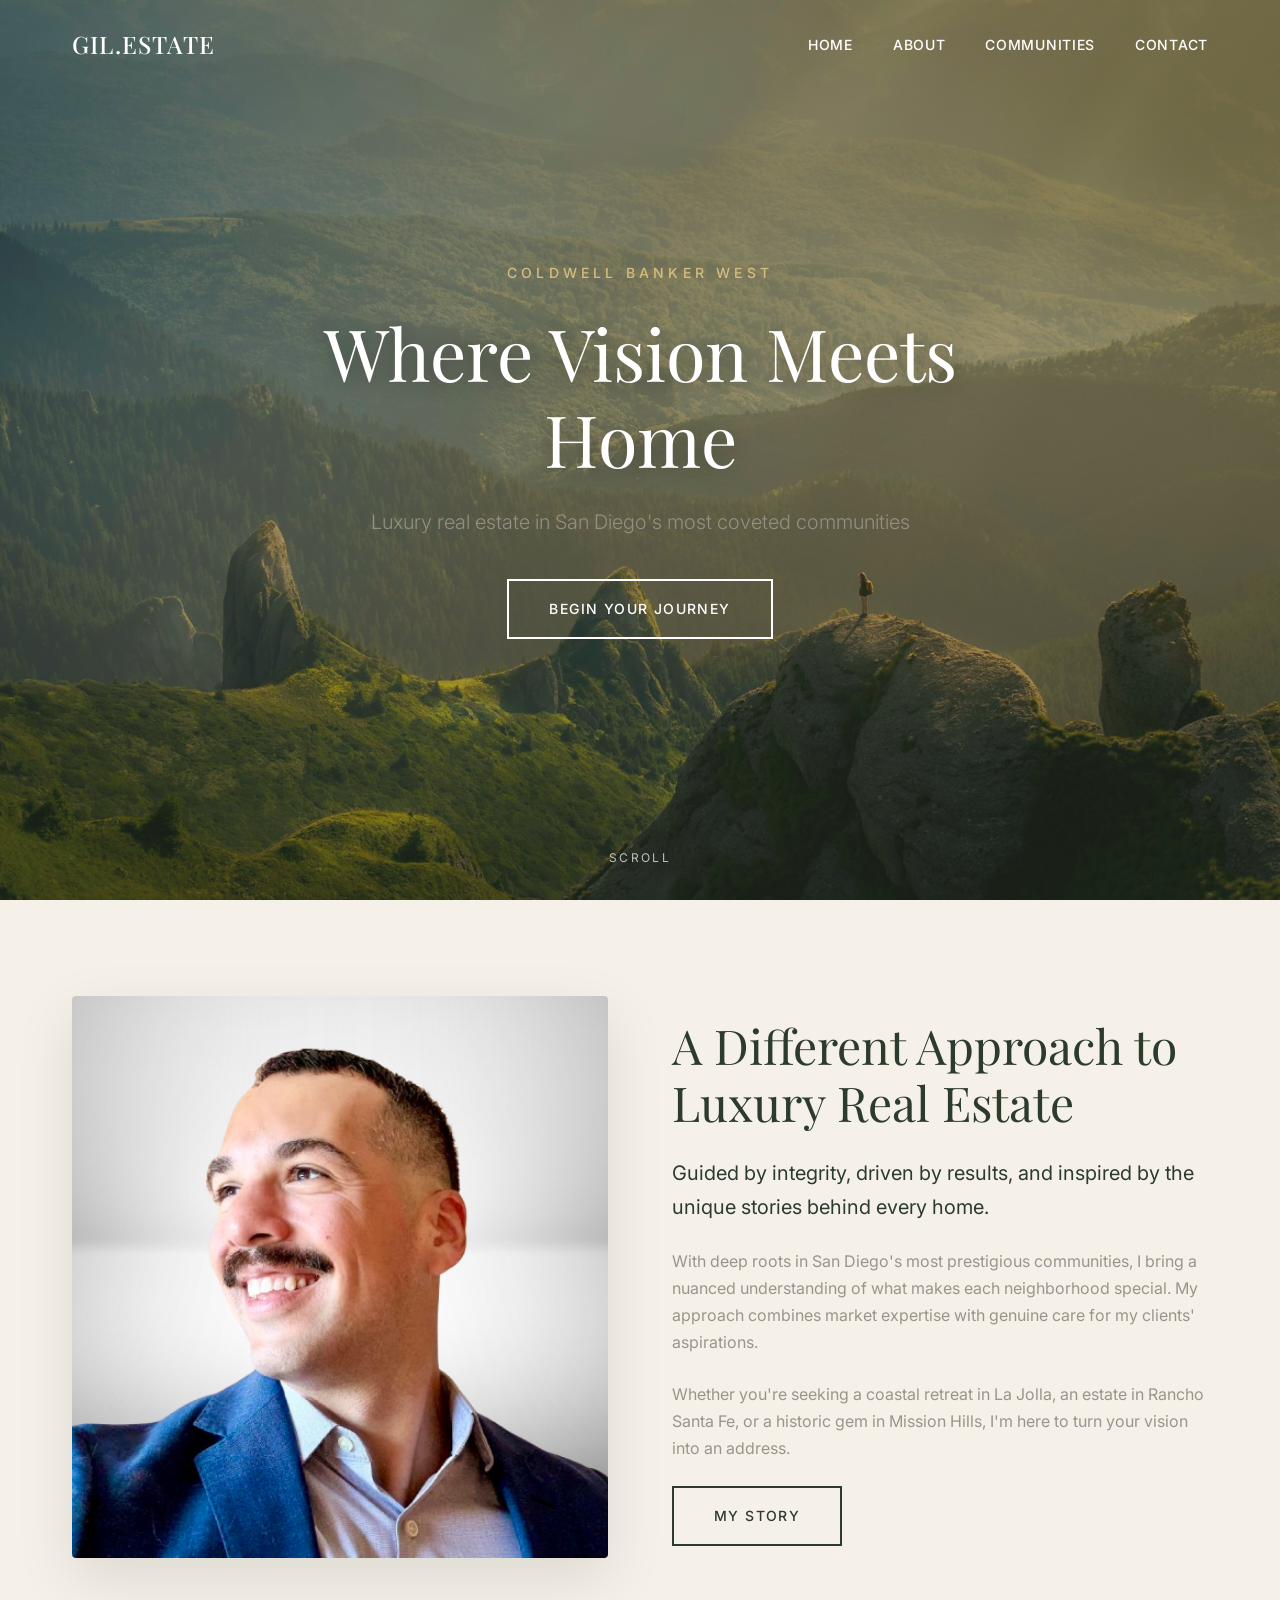
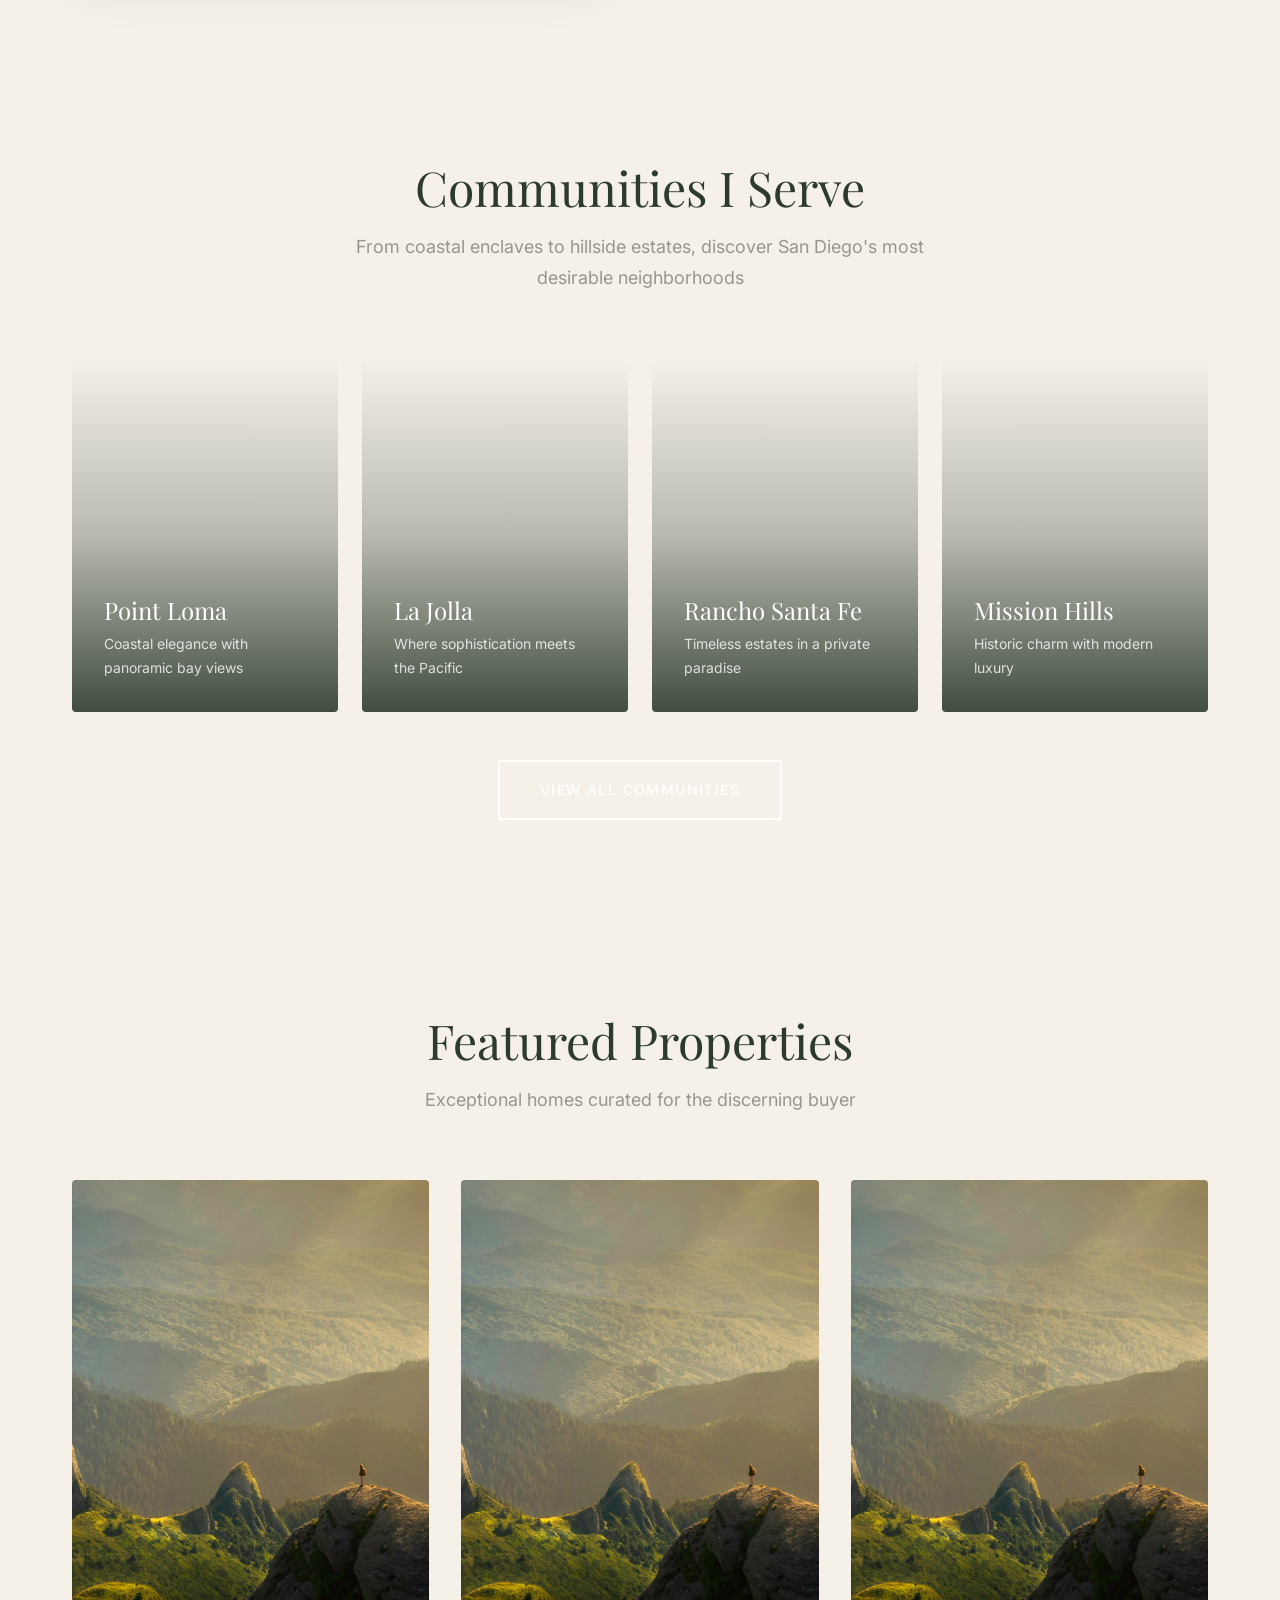
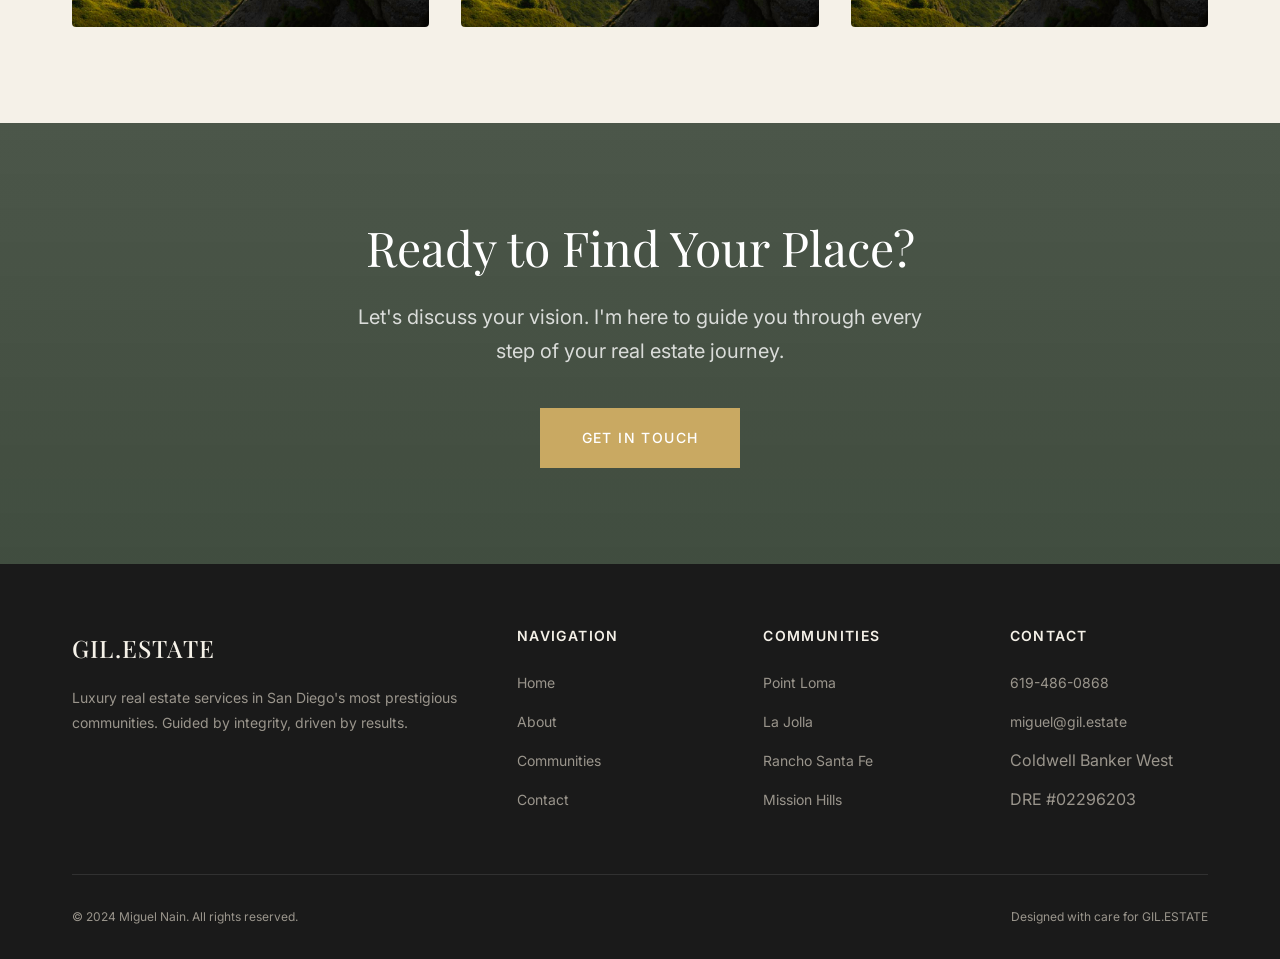
==== index.html @ 0d6f20d6 "Initial launch - gil.estate website" ====
<!DOCTYPE html>
<html lang="en">
<head>
    <meta charset="UTF-8">
    <meta name="viewport" content="width=device-width, initial-scale=1.0">
    <title>Miguel Nain | Luxury Real Estate | San Diego</title>
    <meta name="description" content="Miguel Nain - Luxury real estate specialist serving Point Loma, La Jolla, Rancho Santa Fe, and San Diego's finest communities.">
    
    <!-- Fonts -->
    <link rel="preconnect" href="https://fonts.googleapis.com">
    <link rel="preconnect" href="https://fonts.gstatic.com" crossorigin>
    <link href="https://fonts.googleapis.com/css2?family=Inter:wght@300;400;500;600&family=Playfair+Display:ital,wght@0,400;0,500;0,600;1,400&display=swap" rel="stylesheet">
    
    <!-- Styles -->
    <link rel="stylesheet" href="css/style.css">
</head>
<body>
    <!-- Navigation -->
    <nav class="navbar">
        <div class="container">
            <a href="index.html" class="logo">GIL.ESTATE</a>
            <ul class="nav-links">
                <li><a href="index.html">Home</a></li>
                <li><a href="about.html">About</a></li>
                <li><a href="communities.html">Communities</a></li>
                <li><a href="contact.html">Contact</a></li>
            </ul>
            <button class="mobile-menu-btn" aria-label="Toggle menu">
                <span></span>
                <span></span>
                <span></span>
            </button>
        </div>
    </nav>

    <!-- Hero Section -->
    <header class="hero">
        <div class="hero-content">
            <p class="hero-subtitle">Coldwell Banker West</p>
            <h1>Where Vision Meets Home</h1>
            <p class="hero-tagline">Luxury real estate in San Diego's most coveted communities</p>
            <a href="contact.html" class="btn btn-outline-light">Begin Your Journey</a>
        </div>
        <div class="scroll-indicator">Scroll</div>
    </header>

    <!-- About Preview Section -->
    <section class="about-preview section-padding">
        <div class="container">
            <div class="about-grid">
                <div class="about-image">
                    <img src="images/miguel.png" alt="Miguel Nain - Real Estate Professional">
                </div>
                <div class="about-content">
                    <h2>A Different Approach to Luxury Real Estate</h2>
                    <p class="lead">Guided by integrity, driven by results, and inspired by the unique stories behind every home.</p>
                    <p>With deep roots in San Diego's most prestigious communities, I bring a nuanced understanding of what makes each neighborhood special. My approach combines market expertise with genuine care for my clients' aspirations.</p>
                    <p>Whether you're seeking a coastal retreat in La Jolla, an estate in Rancho Santa Fe, or a historic gem in Mission Hills, I'm here to turn your vision into an address.</p>
                    <a href="about.html" class="btn btn-outline">My Story</a>
                </div>
            </div>
        </div>
    </section>

    <!-- Communities Section -->
    <section class="communities section-padding">
        <div class="container">
            <div class="section-header">
                <h2>Communities I Serve</h2>
                <p>From coastal enclaves to hillside estates, discover San Diego's most desirable neighborhoods</p>
            </div>
            <div class="communities-grid">
                <div class="community-card">
                    <div class="community-card-bg"></div>
                    <div class="community-card-content">
                        <h3>Point Loma</h3>
                        <p>Coastal elegance with panoramic bay views</p>
                    </div>
                </div>
                <div class="community-card">
                    <div class="community-card-bg"></div>
                    <div class="community-card-content">
                        <h3>La Jolla</h3>
                        <p>Where sophistication meets the Pacific</p>
                    </div>
                </div>
                <div class="community-card">
                    <div class="community-card-bg"></div>
                    <div class="community-card-content">
                        <h3>Rancho Santa Fe</h3>
                        <p>Timeless estates in a private paradise</p>
                    </div>
                </div>
                <div class="community-card">
                    <div class="community-card-bg"></div>
                    <div class="community-card-content">
                        <h3>Mission Hills</h3>
                        <p>Historic charm with modern luxury</p>
                    </div>
                </div>
            </div>
            <div class="text-center" style="margin-top: 3rem;">
                <a href="communities.html" class="btn btn-outline-light">View All Communities</a>
            </div>
        </div>
    </section>

    <!-- Featured Properties -->
    <section class="properties section-padding">
        <div class="container">
            <div class="section-header">
                <h2>Featured Properties</h2>
                <p>Exceptional homes curated for the discerning buyer</p>
            </div>
            <div class="properties-grid">
                <div class="property-card">
                    <img src="images/hero.jpg" alt="Featured Property">
                    <div class="property-overlay">
                        <h3>Hillside Estate</h3>
                        <p>Rancho Santa Fe</p>
                    </div>
                </div>
                <div class="property-card">
                    <img src="images/hero.jpg" alt="Featured Property">
                    <div class="property-overlay">
                        <h3>Coastal Retreat</h3>
                        <p>La Jolla</p>
                    </div>
                </div>
                <div class="property-card">
                    <img src="images/hero.jpg" alt="Featured Property">
                    <div class="property-overlay">
                        <h3>Historic Manor</h3>
                        <p>Mission Hills</p>
                    </div>
                </div>
            </div>
        </div>
    </section>

    <!-- CTA Section -->
    <section class="cta section-padding">
        <div class="container">
            <h2>Ready to Find Your Place?</h2>
            <p>Let's discuss your vision. I'm here to guide you through every step of your real estate journey.</p>
            <a href="contact.html" class="btn btn-primary">Get in Touch</a>
        </div>
    </section>

    <!-- Footer -->
    <footer class="footer">
        <div class="container">
            <div class="footer-grid">
                <div class="footer-brand">
                    <a href="index.html" class="logo">GIL.ESTATE</a>
                    <p>Luxury real estate services in San Diego's most prestigious communities. Guided by integrity, driven by results.</p>
                </div>
                <div class="footer-nav">
                    <h4>Navigation</h4>
                    <ul class="footer-links">
                        <li><a href="index.html">Home</a></li>
                        <li><a href="about.html">About</a></li>
                        <li><a href="communities.html">Communities</a></li>
                        <li><a href="contact.html">Contact</a></li>
                    </ul>
                </div>
                <div class="footer-communities">
                    <h4>Communities</h4>
                    <ul class="footer-links">
                        <li><a href="communities.html">Point Loma</a></li>
                        <li><a href="communities.html">La Jolla</a></li>
                        <li><a href="communities.html">Rancho Santa Fe</a></li>
                        <li><a href="communities.html">Mission Hills</a></li>
                    </ul>
                </div>
                <div class="footer-contact">
                    <h4>Contact</h4>
                    <ul class="footer-links">
                        <li><a href="tel:619-486-0868">619-486-0868</a></li>
                        <li><a href="mailto:miguel@gil.estate">miguel@gil.estate</a></li>
                        <li>Coldwell Banker West</li>
                        <li>DRE #02296203</li>
                    </ul>
                </div>
            </div>
            <div class="footer-bottom">
                <p>&copy; 2024 Miguel Nain. All rights reserved.</p>
                <p>Designed with care for GIL.ESTATE</p>
            </div>
        </div>
    </footer>

    <script src="js/main.js"></script>
</body>
</html>
---- css/style.css ----
/* ========================================
   GIL.ESTATE - Luxury Real Estate
   Color Palette from Hero Image:
   - Warm Gold: #C9A962
   - Soft Cream: #F5F1E8
   - Sage Green: #8B9A7D
   - Deep Forest: #2D3B2D
   - Mist Gray: #9A958C
   - Charcoal: #1A1A1A
   ======================================== */

/* Reset & Base */
*, *::before, *::after {
    margin: 0;
    padding: 0;
    box-sizing: border-box;
}

:root {
    --gold: #C9A962;
    --gold-light: #D4BC7E;
    --gold-dark: #A68B4B;
    --cream: #F5F1E8;
    --cream-dark: #E8E2D4;
    --sage: #8B9A7D;
    --sage-light: #A8B59C;
    --sage-dark: #6B7A5D;
    --forest: #2D3B2D;
    --forest-light: #3D4F3D;
    --mist: #9A958C;
    --charcoal: #1A1A1A;
    --white: #FFFFFF;
    --transition: all 0.3s ease;
}

html {
    scroll-behavior: smooth;
}

body {
    font-family: 'Inter', -apple-system, BlinkMacSystemFont, sans-serif;
    font-size: 16px;
    line-height: 1.7;
    color: var(--charcoal);
    background-color: var(--cream);
}

/* Typography */
h1, h2, h3, h4 {
    font-family: 'Playfair Display', Georgia, serif;
    font-weight: 400;
    line-height: 1.2;
    color: var(--forest);
}

h1 {
    font-size: clamp(2.5rem, 6vw, 4.5rem);
}

h2 {
    font-size: clamp(2rem, 4vw, 3rem);
    margin-bottom: 1.5rem;
}

h3 {
    font-size: clamp(1.25rem, 2vw, 1.75rem);
    margin-bottom: 1rem;
}

p {
    margin-bottom: 1.5rem;
    color: var(--mist);
}

a {
    color: inherit;
    text-decoration: none;
    transition: var(--transition);
}

/* Utility Classes */
.container {
    max-width: 1200px;
    margin: 0 auto;
    padding: 0 2rem;
}

.section-padding {
    padding: 6rem 0;
}

.text-center {
    text-align: center;
}

.gold-text {
    color: var(--gold);
}

/* Buttons */
.btn {
    display: inline-block;
    padding: 1rem 2.5rem;
    font-family: 'Inter', sans-serif;
    font-size: 0.875rem;
    font-weight: 500;
    letter-spacing: 0.1em;
    text-transform: uppercase;
    border: 2px solid transparent;
    cursor: pointer;
    transition: var(--transition);
}

.btn-primary {
    background-color: var(--gold);
    color: var(--white);
    border-color: var(--gold);
}

.btn-primary:hover {
    background-color: var(--gold-dark);
    border-color: var(--gold-dark);
}

.btn-outline {
    background-color: transparent;
    color: var(--forest);
    border-color: var(--forest);
}

.btn-outline:hover {
    background-color: var(--forest);
    color: var(--cream);
}

.btn-outline-light {
    background-color: transparent;
    color: var(--white);
    border-color: var(--white);
}

.btn-outline-light:hover {
    background-color: var(--white);
    color: var(--forest);
}

/* Navigation */
.navbar {
    position: fixed;
    top: 0;
    left: 0;
    right: 0;
    z-index: 1000;
    padding: 1.5rem 0;
    transition: var(--transition);
}

.navbar.scrolled {
    background-color: rgba(245, 241, 232, 0.95);
    backdrop-filter: blur(10px);
    padding: 1rem 0;
    box-shadow: 0 2px 20px rgba(0,0,0,0.05);
}

.navbar .container {
    display: flex;
    justify-content: space-between;
    align-items: center;
}

.logo {
    font-family: 'Playfair Display', serif;
    font-size: 1.5rem;
    font-weight: 500;
    color: var(--white);
    letter-spacing: 0.05em;
}

.navbar.scrolled .logo {
    color: var(--forest);
}

.nav-links {
    display: flex;
    list-style: none;
    gap: 2.5rem;
}

.nav-links a {
    font-size: 0.875rem;
    font-weight: 500;
    letter-spacing: 0.05em;
    text-transform: uppercase;
    color: var(--white);
    position: relative;
}

.navbar.scrolled .nav-links a {
    color: var(--forest);
}

.nav-links a::after {
    content: '';
    position: absolute;
    bottom: -4px;
    left: 0;
    width: 0;
    height: 1px;
    background-color: currentColor;
    transition: var(--transition);
}

.nav-links a:hover::after {
    width: 100%;
}

.mobile-menu-btn {
    display: none;
    background: none;
    border: none;
    cursor: pointer;
    padding: 0.5rem;
}

.mobile-menu-btn span {
    display: block;
    width: 25px;
    height: 2px;
    background-color: var(--white);
    margin: 5px 0;
    transition: var(--transition);
}

.navbar.scrolled .mobile-menu-btn span {
    background-color: var(--forest);
}

/* Hero Section */
.hero {
    height: 100vh;
    min-height: 700px;
    background: linear-gradient(
        rgba(45, 59, 45, 0.3),
        rgba(45, 59, 45, 0.5)
    ), url('../images/hero.jpg') center/cover no-repeat;
    display: flex;
    align-items: center;
    justify-content: center;
    text-align: center;
    position: relative;
}

.hero-content {
    max-width: 800px;
    padding: 0 2rem;
    color: var(--white);
}

.hero-subtitle {
    font-family: 'Inter', sans-serif;
    font-size: 0.875rem;
    font-weight: 500;
    letter-spacing: 0.3em;
    text-transform: uppercase;
    margin-bottom: 1.5rem;
    color: var(--gold-light);
}

.hero h1 {
    color: var(--white);
    margin-bottom: 1.5rem;
    text-shadow: 0 2px 20px rgba(0,0,0,0.3);
}

.hero-tagline {
    font-size: 1.25rem;
    font-weight: 300;
    margin-bottom: 2.5rem;
    opacity: 0.9;
}

.scroll-indicator {
    position: absolute;
    bottom: 2rem;
    left: 50%;
    transform: translateX(-50%);
    color: var(--white);
    font-size: 0.75rem;
    letter-spacing: 0.2em;
    text-transform: uppercase;
    opacity: 0.7;
    animation: bounce 2s infinite;
}

@keyframes bounce {
    0%, 20%, 50%, 80%, 100% { transform: translateX(-50%) translateY(0); }
    40% { transform: translateX(-50%) translateY(-10px); }
    60% { transform: translateX(-50%) translateY(-5px); }
}

/* Section Headers */
.section-header {
    text-align: center;
    max-width: 600px;
    margin: 0 auto 4rem;
}

.section-header h2 {
    margin-bottom: 1rem;
}

.section-header p {
    font-size: 1.125rem;
}

/* About Preview Section */
.about-preview {
    background-color: var(--cream);
}

.about-grid {
    display: grid;
    grid-template-columns: 1fr 1fr;
    gap: 4rem;
    align-items: center;
}

.about-image {
    position: relative;
}

.about-image img {
    width: 100%;
    height: auto;
    border-radius: 4px;
    box-shadow: 0 20px 60px rgba(0,0,0,0.1);
}

.about-image::before {
    content: '';
    position: absolute;
    top: -20px;
    left: -20px;
    right: 20px;
    bottom: 20px;
    border: 2px solid var(--gold);
    border-radius: 4px;
    z-index: -1;
}

.about-content h2 {
    margin-bottom: 1.5rem;
}

.about-content .lead {
    font-size: 1.25rem;
    color: var(--forest);
    margin-bottom: 1.5rem;
}

/* Communities Section - Homepage */
.communities {
    background-color: var(--forest);
    color: var(--cream);
}

.communities h2 {
    color: var(--cream);
}

/* Communities Page - Override */
.communities.section-padding {
    background-color: var(--cream);
    color: var(--charcoal);
}

.communities.section-padding h2 {
    color: var(--forest);
}

.communities-grid {
    display: grid;
    grid-template-columns: repeat(4, 1fr);
    gap: 1.5rem;
}

.community-card {
    position: relative;
    aspect-ratio: 3/4;
    overflow: hidden;
    border-radius: 4px;
    cursor: pointer;
}

.community-card-bg {
    position: absolute;
    inset: 0;
    background: linear-gradient(
        to top,
        rgba(45, 59, 45, 0.9) 0%,
        rgba(45, 59, 45, 0.3) 50%,
        transparent 100%
    );
    transition: var(--transition);
}

.community-card:hover .community-card-bg {
    background: linear-gradient(
        to top,
        rgba(201, 169, 98, 0.9) 0%,
        rgba(201, 169, 98, 0.4) 50%,
        transparent 100%
    );
}

.community-card-content {
    position: absolute;
    bottom: 0;
    left: 0;
    right: 0;
    padding: 2rem;
    color: var(--white);
}

.community-card h3 {
    color: var(--white);
    font-size: 1.5rem;
    margin-bottom: 0.5rem;
}

.community-card p {
    color: rgba(255,255,255,0.8);
    font-size: 0.875rem;
    margin-bottom: 0;
}

/* Properties Gallery */
.properties {
    background-color: var(--cream);
}

.properties-grid {
    display: grid;
    grid-template-columns: repeat(3, 1fr);
    gap: 2rem;
}

.property-card {
    position: relative;
    overflow: hidden;
    border-radius: 4px;
    aspect-ratio: 4/5;
    cursor: pointer;
}

.property-card img {
    width: 100%;
    height: 100%;
    object-fit: cover;
    transition: var(--transition);
}

.property-card:hover img {
    transform: scale(1.05);
}

.property-overlay {
    position: absolute;
    inset: 0;
    background: linear-gradient(
        to top,
        rgba(26, 26, 26, 0.8) 0%,
        transparent 60%
    );
    display: flex;
    flex-direction: column;
    justify-content: flex-end;
    padding: 2rem;
    opacity: 0;
    transition: var(--transition);
}

.property-card:hover .property-overlay {
    opacity: 1;
}

.property-overlay h3 {
    color: var(--white);
    margin-bottom: 0.5rem;
}

.property-overlay p {
    color: var(--gold-light);
    font-size: 0.875rem;
    margin-bottom: 0;
}

/* CTA Section */
.cta {
    background: linear-gradient(
        rgba(45, 59, 45, 0.85),
        rgba(45, 59, 45, 0.9)
    ), url('../images/hero.jpg') center/cover fixed;
    text-align: center;
    color: var(--white);
}

.cta h2 {
    color: var(--white);
    margin-bottom: 1.5rem;
}

.cta p {
    color: rgba(255,255,255,0.8);
    font-size: 1.25rem;
    max-width: 600px;
    margin: 0 auto 2.5rem;
}

/* Footer */
.footer {
    background-color: var(--charcoal);
    color: var(--mist);
    padding: 4rem 0 2rem;
}

.footer-grid {
    display: grid;
    grid-template-columns: 2fr 1fr 1fr 1fr;
    gap: 3rem;
    margin-bottom: 3rem;
}

.footer-brand .logo {
    color: var(--cream);
    margin-bottom: 1rem;
    display: inline-block;
}

.footer-brand p {
    font-size: 0.875rem;
    line-height: 1.8;
}

.footer h4 {
    color: var(--cream);
    font-family: 'Inter', sans-serif;
    font-size: 0.875rem;
    font-weight: 600;
    letter-spacing: 0.1em;
    text-transform: uppercase;
    margin-bottom: 1.5rem;
}

.footer-links {
    list-style: none;
}

.footer-links li {
    margin-bottom: 0.75rem;
}

.footer-links a {
    font-size: 0.875rem;
    color: var(--mist);
}

.footer-links a:hover {
    color: var(--gold);
}

.footer-bottom {
    border-top: 1px solid rgba(255,255,255,0.1);
    padding-top: 2rem;
    display: flex;
    justify-content: space-between;
    align-items: center;
    font-size: 0.75rem;
}

.footer-bottom p {
    margin-bottom: 0;
}

/* About Page */
.page-header {
    height: 50vh;
    min-height: 400px;
    background: linear-gradient(
        rgba(45, 59, 45, 0.6),
        rgba(45, 59, 45, 0.7)
    ), url('../images/hero.jpg') center/cover no-repeat;
    display: flex;
    align-items: center;
    justify-content: center;
    text-align: center;
    color: var(--white);
}

.page-header h1 {
    color: var(--white);
}

.about-story {
    background-color: var(--cream);
}

.about-story-grid {
    display: grid;
    grid-template-columns: 1fr 2fr;
    gap: 4rem;
    align-items: start;
}

.about-story-image {
    position: sticky;
    top: 100px;
}

.about-story-image img {
    width: 100%;
    height: auto;
    border-radius: 4px;
}

.about-story-content h2 {
    margin-bottom: 2rem;
}

.about-story-content p {
    font-size: 1.125rem;
    margin-bottom: 1.5rem;
}

.credentials {
    background-color: var(--forest);
    padding: 3rem;
    border-radius: 4px;
    margin-top: 3rem;
}

.credentials h3 {
    color: var(--gold);
    margin-bottom: 1.5rem;
}

.credentials-list {
    list-style: none;
}

.credentials-list li {
    color: var(--cream);
    padding: 0.75rem 0;
    border-bottom: 1px solid rgba(255,255,255,0.1);
    display: flex;
    justify-content: space-between;
}

.credentials-list li:last-child {
    border-bottom: none;
}

.credentials-list span {
    color: var(--sage);
}

/* Communities Page */
.communities-full {
    background-color: var(--cream);
}

.communities-list {
    display: grid;
    grid-template-columns: repeat(2, 1fr);
    gap: 3rem;
}

.communities-grid-full {
    display: flex;
    flex-direction: column;
    gap: 0;
}

.community-detail {
    display: flex;
    align-items: center;
    justify-content: center;
    min-height: 100vh;
    background-color: var(--white);
    padding: 4rem 2rem;
    transition: var(--transition);
    opacity: 1 !important;
    transform: none !important;
    border-bottom: 1px solid var(--cream-dark);
}

.community-detail:nth-child(even) {
    background-color: var(--cream);
}

.community-detail-image {
    display: none;
}

.community-detail-content {
    max-width: 800px;
    text-align: center;
    padding: 0;
}

.community-detail h3 {
    font-size: clamp(2.5rem, 5vw, 4rem);
    margin-bottom: 0.5rem;
}

.community-tagline {
    font-size: 1.25rem;
    margin-bottom: 2rem;
}

.community-detail > .community-detail-content > p {
    font-size: 1.125rem;
    max-width: 600px;
    margin-left: auto;
    margin-right: auto;
}

.community-landmarks {
    margin: 2rem auto;
    max-width: 500px;
}

.community-landmarks ul {
    justify-content: center;
}

.community-features {
    display: inline-block;
    text-align: left;
    margin: 1rem auto 2rem;
}

.community-detail h3 {
    color: var(--forest);
    font-size: 2rem;
    margin-bottom: 0.5rem;
}

.community-tagline {
    color: var(--gold);
    font-style: italic;
    font-size: 1.125rem;
    margin-bottom: 1.5rem;
}

.community-detail p {
    margin-bottom: 1.5rem;
    line-height: 1.8;
}

.community-landmarks {
    background-color: var(--forest);
    padding: 1.5rem;
    border-radius: 4px;
    margin: 1rem 0 1.5rem;
}

.community-landmarks h4 {
    color: var(--gold);
    font-family: 'Inter', sans-serif;
    font-size: 0.75rem;
    font-weight: 600;
    letter-spacing: 0.1em;
    text-transform: uppercase;
    margin-bottom: 1rem;
}

.community-landmarks ul {
    list-style: none;
    display: grid;
    grid-template-columns: 1fr 1fr;
    gap: 0.5rem;
}

.community-landmarks li {
    color: var(--cream);
    font-size: 0.875rem;
    padding-left: 1rem;
    position: relative;
}

.community-landmarks li::before {
    content: '•';
    position: absolute;
    left: 0;
    color: var(--gold);
}

.community-features {
    list-style: none;
    margin: 0 0 2rem;
}

.community-features li {
    padding: 0.5rem 0;
    padding-left: 1.5rem;
    position: relative;
    color: var(--mist);
}

.community-features li::before {
    content: '✦';
    position: absolute;
    left: 0;
    color: var(--gold);
}

/* Contact Page */
.contact-section {
    background-color: var(--cream);
}

.contact-grid {
    display: grid;
    grid-template-columns: 1fr 1fr;
    gap: 4rem;
}

.contact-info h2 {
    margin-bottom: 1.5rem;
}

.contact-info .lead {
    font-size: 1.25rem;
    color: var(--forest);
    margin-bottom: 2rem;
}

.contact-methods {
    margin-top: 3rem;
}

.contact-method {
    display: flex;
    align-items: flex-start;
    gap: 1.5rem;
    margin-bottom: 2rem;
}

.contact-icon {
    font-size: 1.5rem;
    flex-shrink: 0;
}

.contact-method h4 {
    font-family: 'Inter', sans-serif;
    font-size: 0.875rem;
    font-weight: 600;
    letter-spacing: 0.1em;
    text-transform: uppercase;
    color: var(--forest);
    margin-bottom: 0.5rem;
}

.contact-method a {
    color: var(--sage-dark);
    font-size: 1.125rem;
    display: block;
    margin-bottom: 0.25rem;
}

.contact-method a:hover {
    color: var(--gold);
}

.contact-method p {
    font-size: 0.875rem;
    margin-bottom: 0;
}

.credentials-box {
    background-color: var(--forest);
    padding: 2rem;
    border-radius: 4px;
    margin-top: 3rem;
}

.credentials-box h4 {
    color: var(--gold);
    font-family: 'Inter', sans-serif;
    font-size: 0.875rem;
    font-weight: 600;
    letter-spacing: 0.1em;
    text-transform: uppercase;
    margin-bottom: 1.5rem;
}

.credentials-box ul {
    list-style: none;
}

.credentials-box li {
    color: var(--cream);
    padding: 0.75rem 0;
    border-bottom: 1px solid rgba(255,255,255,0.1);
    font-size: 0.875rem;
}

.credentials-box li:last-child {
    border-bottom: none;
}

.credentials-box strong {
    color: var(--sage);
}

.contact-form-wrapper {
    background-color: var(--white);
    padding: 3rem;
    border-radius: 4px;
    box-shadow: 0 4px 20px rgba(0,0,0,0.05);
}

.contact-form-wrapper h3 {
    margin-bottom: 2rem;
    color: var(--forest);
}

.form-group {
    margin-bottom: 1.5rem;
}

.form-group label {
    display: block;
    font-size: 0.75rem;
    font-weight: 500;
    color: var(--forest);
    margin-bottom: 0.5rem;
    letter-spacing: 0.05em;
    text-transform: uppercase;
}

.form-group input,
.form-group textarea,
.form-group select {
    width: 100%;
    padding: 1rem;
    border: 1px solid var(--cream-dark);
    border-radius: 4px;
    font-family: inherit;
    font-size: 1rem;
    background-color: var(--cream);
    transition: var(--transition);
}

.form-group select {
    cursor: pointer;
    appearance: none;
    background-image: url("data:image/svg+xml,%3Csvg xmlns='http://www.w3.org/2000/svg' width='12' height='12' viewBox='0 0 12 12'%3E%3Cpath fill='%232D3B2D' d='M6 8L1 3h10z'/%3E%3C/svg%3E");
    background-repeat: no-repeat;
    background-position: right 1rem center;
    padding-right: 2.5rem;
}

.form-group input:focus,
.form-group textarea:focus,
.form-group select:focus {
    outline: none;
    border-color: var(--gold);
    background-color: var(--white);
}

.form-group textarea {
    min-height: 120px;
    resize: vertical;
}

.btn-full {
    width: 100%;
}

/* Communities Page Styles */
.communities-page {
    background-color: var(--cream);
}

.communities-grid-full {
    display: flex;
    flex-direction: column;
    gap: 4rem;
}

.community-detail {
    display: grid;
    grid-template-columns: 1fr 1fr;
    gap: 0;
    background-color: var(--white);
    border-radius: 4px;
    overflow: hidden;
    box-shadow: 0 4px 20px rgba(0,0,0,0.05);
    opacity: 1 !important;
    transform: none !important;
}

.community-detail:nth-child(even) {
    direction: rtl;
}

.community-detail:nth-child(even) > * {
    direction: ltr;
}

.community-detail-image {
    position: relative;
    height: 100%;
    min-height: 400px;
    overflow: hidden;
}

.community-detail-image img {
    width: 100%;
    height: 100%;
    object-fit: cover;
    transition: var(--transition);
}

.community-detail-image:hover img {
    transform: scale(1.05);
}

.landmark-badge {
    position: absolute;
    bottom: 1.5rem;
    left: 1.5rem;
    background-color: rgba(26, 26, 26, 0.9);
    color: var(--white);
    padding: 0.75rem 1.25rem;
    border-radius: 4px;
    display: flex;
    align-items: center;
    gap: 0.5rem;
    backdrop-filter: blur(4px);
}

.landmark-icon {
    font-size: 1rem;
}

.landmark-name {
    font-size: 0.875rem;
    font-weight: 500;
    letter-spacing: 0.05em;
}

.community-landmarks {
    background-color: var(--forest);
    padding: 1.5rem;
    border-radius: 4px;
    margin: 1.5rem 0;
}

.community-landmarks h4 {
    color: var(--gold);
    font-family: 'Inter', sans-serif;
    font-size: 0.75rem;
    font-weight: 600;
    letter-spacing: 0.1em;
    text-transform: uppercase;
    margin-bottom: 1rem;
}

.community-landmarks ul {
    list-style: none;
    display: grid;
    grid-template-columns: 1fr 1fr;
    gap: 0.5rem;
}

.community-landmarks li {
    color: var(--cream);
    font-size: 0.875rem;
    padding-left: 1rem;
    position: relative;
}

.community-landmarks li::before {
    content: '•';
    position: absolute;
    left: 0;
    color: var(--gold);
}

.community-detail-content {
    padding: 3rem;
    display: flex;
    flex-direction: column;
    justify-content: center;
}

.community-detail-content h3 {
    color: var(--forest);
    font-size: 2rem;
    margin-bottom: 0.5rem;
}

.community-tagline {
    color: var(--gold);
    font-style: italic;
    font-size: 1.125rem;
    margin-bottom: 1.5rem;
}

.community-detail-content p {
    margin-bottom: 1.5rem;
    line-height: 1.8;
}

.community-features {
    list-style: none;
    margin: 1rem 0 2rem;
}

.community-features li {
    padding: 0.5rem 0;
    padding-left: 1.5rem;
    position: relative;
    color: var(--mist);
}

.community-features li::before {
    content: '✦';
    position: absolute;
    left: 0;
    color: var(--gold);
}

.community-detail .btn {
    align-self: flex-start;
}

.form-group {
    margin-bottom: 1.5rem;
}

.form-group label {
    display: block;
    font-size: 0.875rem;
    font-weight: 500;
    color: var(--forest);
    margin-bottom: 0.5rem;
    letter-spacing: 0.05em;
    text-transform: uppercase;
}

.form-group input,
.form-group textarea {
    width: 100%;
    padding: 1rem;
    border: 1px solid var(--cream-dark);
    border-radius: 4px;
    font-family: inherit;
    font-size: 1rem;
    background-color: var(--cream);
    transition: var(--transition);
}

.form-group input:focus,
.form-group textarea:focus {
    outline: none;
    border-color: var(--gold);
    background-color: var(--white);
}

.form-group textarea {
    min-height: 150px;
    resize: vertical;
}

/* Mobile Responsive */
@media (max-width: 1024px) {
    .communities-grid {
        grid-template-columns: repeat(2, 1fr);
    }
    
    .properties-grid {
        grid-template-columns: repeat(2, 1fr);
    }
    
    .footer-grid {
        grid-template-columns: repeat(2, 1fr);
    }
}

@media (max-width: 768px) {
    .nav-links {
        display: none;
        position: absolute;
        top: 100%;
        left: 0;
        right: 0;
        background-color: var(--cream);
        flex-direction: column;
        padding: 2rem;
        gap: 1.5rem;
        box-shadow: 0 10px 30px rgba(0,0,0,0.1);
    }
    
    .nav-links.active {
        display: flex;
    }
    
    .nav-links a {
        color: var(--forest);
    }
    
    .mobile-menu-btn {
        display: block;
    }
    
    .about-grid,
    .about-story-grid,
    .contact-grid {
        grid-template-columns: 1fr;
    }
    
    .about-image::before {
        display: none;
    }
    
    .communities-grid {
        grid-template-columns: 1fr;
    }
    
    .properties-grid {
        grid-template-columns: 1fr;
    }
    
    .communities-list {
        grid-template-columns: 1fr;
    }
    
    .community-detail {
        grid-template-columns: 1fr;
    }
    
    .community-detail-image {
        min-height: 300px;
    }
    
    .community-landmarks ul {
        grid-template-columns: 1fr;
    }
    
    .landmark-badge {
        padding: 0.5rem 1rem;
    }
    
    .landmark-name {
        font-size: 0.75rem;
    }
    
    .community-detail-content {
        padding: 2rem;
    }
    
    .contact-grid {
        grid-template-columns: 1fr;
    }
    
    .contact-form-wrapper {
        padding: 2rem;
    }
    
    .footer-grid {
        grid-template-columns: 1fr;
        gap: 2rem;
    }
    
    .footer-bottom {
        flex-direction: column;
        gap: 1rem;
        text-align: center;
    }
    
    .about-story-image {
        position: static;
    }
    
    .credentials {
        padding: 2rem;
    }
}

@media (max-width: 480px) {
    .container {
        padding: 0 1.5rem;
    }
    
    .section-padding {
        padding: 4rem 0;
    }
    
    .contact-form {
        padding: 2rem;
    }
}
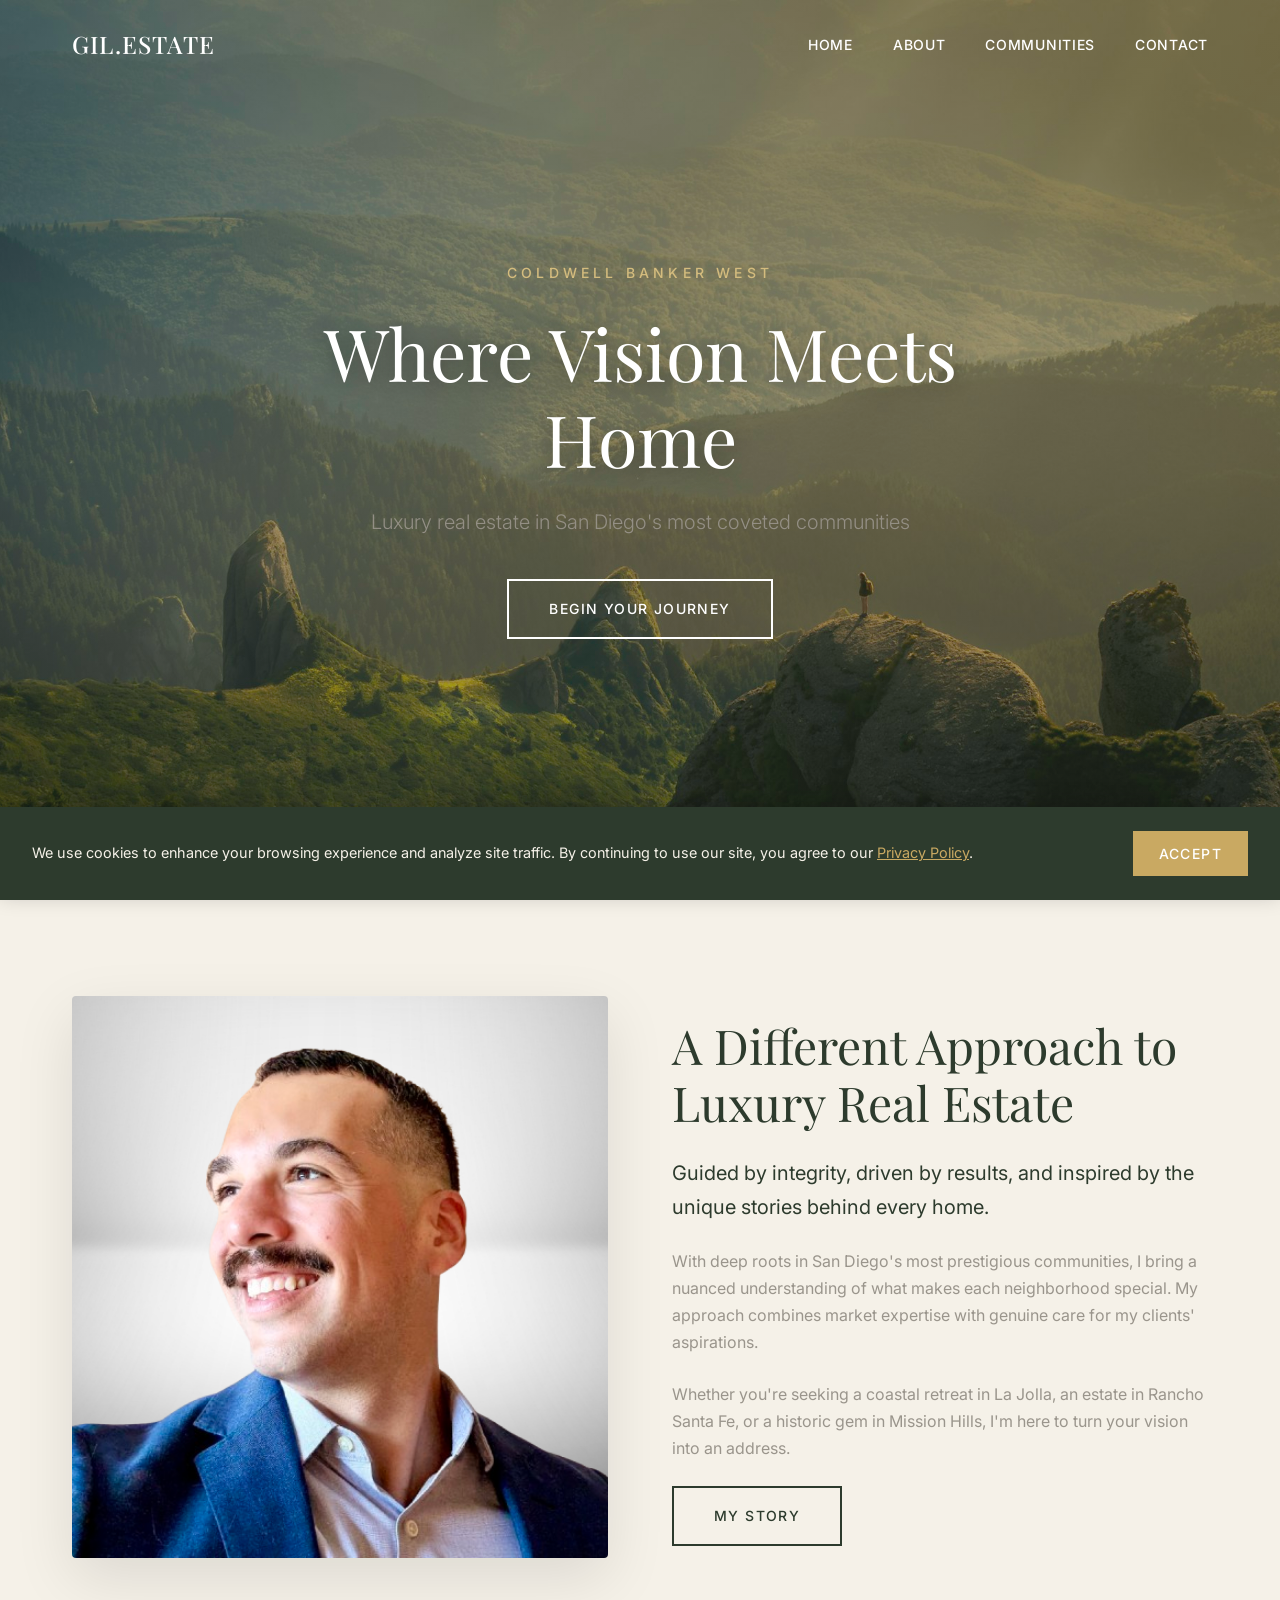
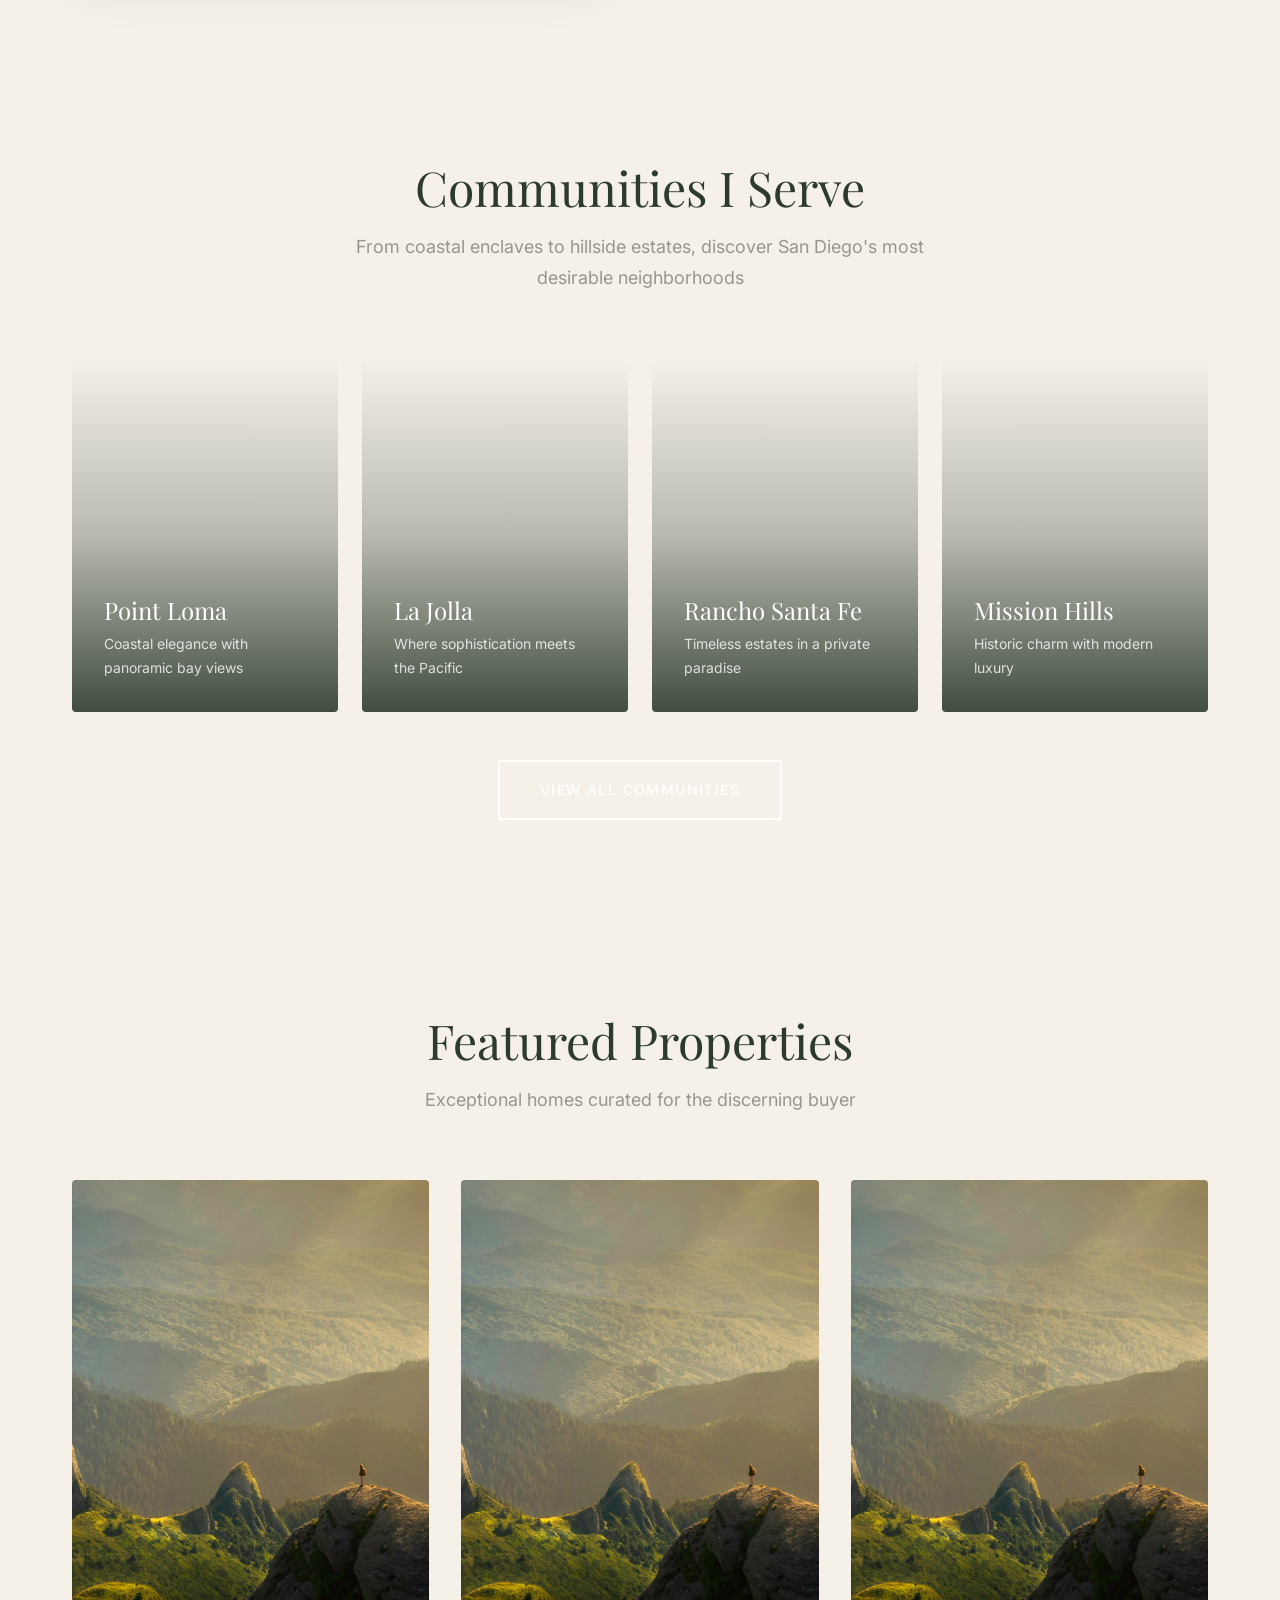
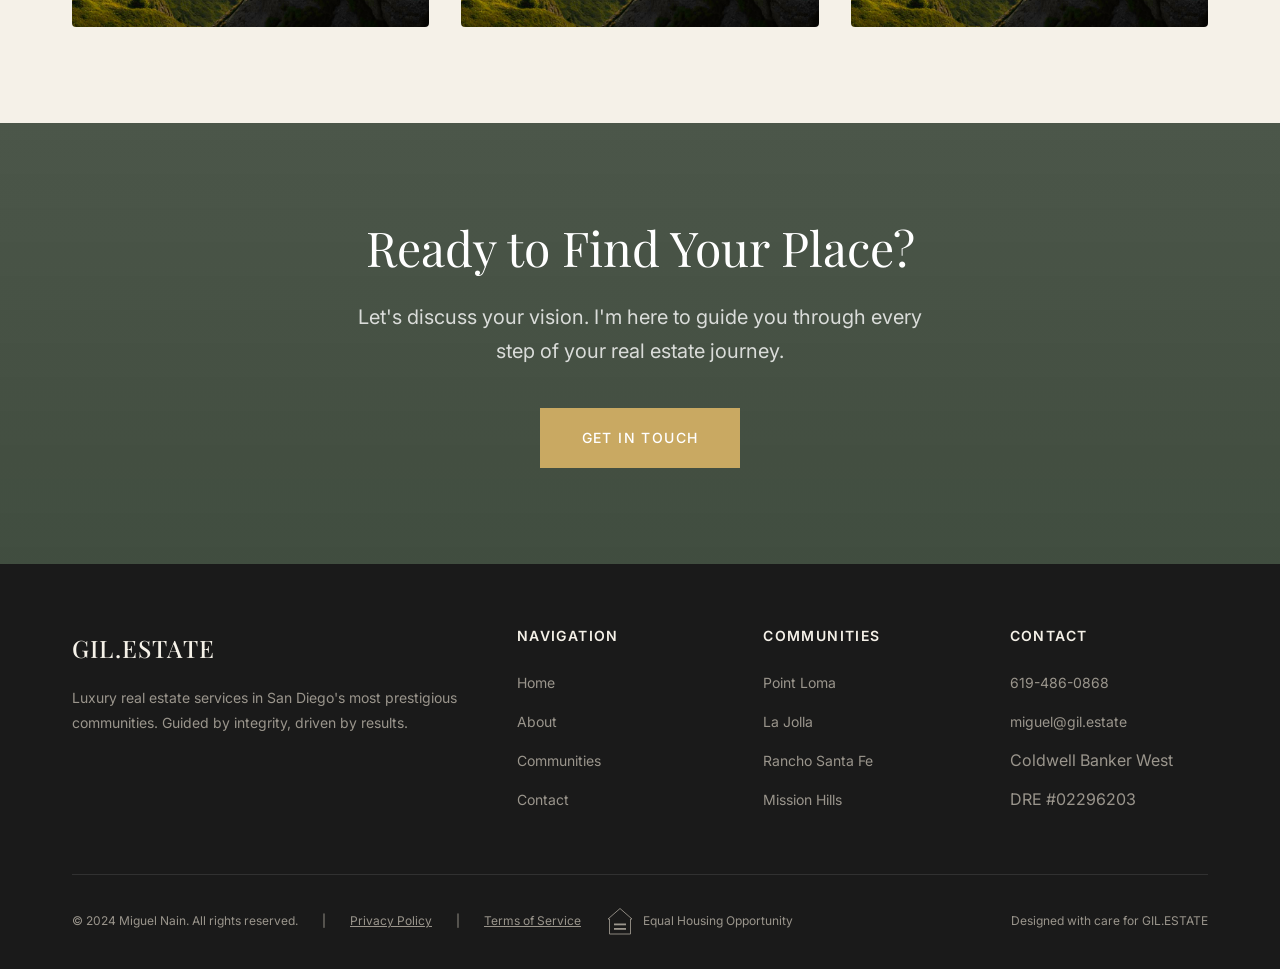
==== commit ae2593bc: "Add legal compliance: Privacy Policy, Terms of Service, Equal Housing logo, cookie consent banner" ====
--- a/index.html
+++ b/index.html
@@ -184,7 +184,21 @@
                 </div>
             </div>
             <div class="footer-bottom">
-                <p>&copy; 2024 Miguel Nain. All rights reserved.</p>
+                <div class="footer-legal">
+                    <p>&copy; 2024 Miguel Nain. All rights reserved.</p>
+                    <span>|</span>
+                    <p><a href="privacy.html">Privacy Policy</a></p>
+                    <span>|</span>
+                    <p><a href="terms.html">Terms of Service</a></p>
+                    <div class="equal-housing-logo" title="Equal Housing Opportunity">
+                        <svg xmlns="http://www.w3.org/2000/svg" viewBox="0 0 100 100" width="30" height="30">
+                            <path d="M50 5 L90 40 L85 40 L85 90 L15 90 L15 40 L10 40 Z" fill="none" stroke="currentColor" stroke-width="3"/>
+                            <rect x="30" y="55" width="40" height="6" fill="currentColor"/>
+                            <rect x="30" y="70" width="40" height="6" fill="currentColor"/>
+                        </svg>
+                        <span>Equal Housing Opportunity</span>
+                    </div>
+                </div>
                 <p>Designed with care for GIL.ESTATE</p>
             </div>
         </div>
--- a/css/style.css
+++ b/css/style.css
@@ -576,10 +576,93 @@
     justify-content: space-between;
     align-items: center;
     font-size: 0.75rem;
+    flex-wrap: wrap;
+    gap: 1rem;
 }
 
 .footer-bottom p {
     margin-bottom: 0;
+}
+
+.footer-bottom a {
+    color: var(--mist);
+    text-decoration: underline;
+}
+
+.footer-bottom a:hover {
+    color: var(--gold);
+}
+
+.footer-legal {
+    display: flex;
+    align-items: center;
+    gap: 1.5rem;
+    flex-wrap: wrap;
+}
+
+.equal-housing-logo {
+    color: var(--mist);
+    display: flex;
+    align-items: center;
+    gap: 0.5rem;
+}
+
+.equal-housing-logo svg {
+    width: 30px;
+    height: 30px;
+}
+
+/* Cookie Consent Banner */
+.cookie-banner {
+    position: fixed;
+    bottom: 0;
+    left: 0;
+    right: 0;
+    background-color: var(--forest);
+    color: var(--white);
+    padding: 1.5rem 2rem;
+    display: flex;
+    justify-content: space-between;
+    align-items: center;
+    gap: 2rem;
+    z-index: 1000;
+    box-shadow: 0 -4px 20px rgba(0,0,0,0.2);
+    transform: translateY(100%);
+    transition: transform 0.3s ease;
+}
+
+.cookie-banner.show {
+    transform: translateY(0);
+}
+
+.cookie-banner p {
+    margin: 0;
+    color: var(--cream);
+    font-size: 0.9rem;
+    flex: 1;
+}
+
+.cookie-banner a {
+    color: var(--gold);
+    text-decoration: underline;
+}
+
+.cookie-banner a:hover {
+    color: var(--gold-light);
+}
+
+.cookie-banner .btn {
+    padding: 0.75rem 1.5rem;
+    font-size: 0.875rem;
+    white-space: nowrap;
+}
+
+@media (max-width: 768px) {
+    .cookie-banner {
+        flex-direction: column;
+        text-align: center;
+        gap: 1rem;
+    }
 }
 
 /* About Page */
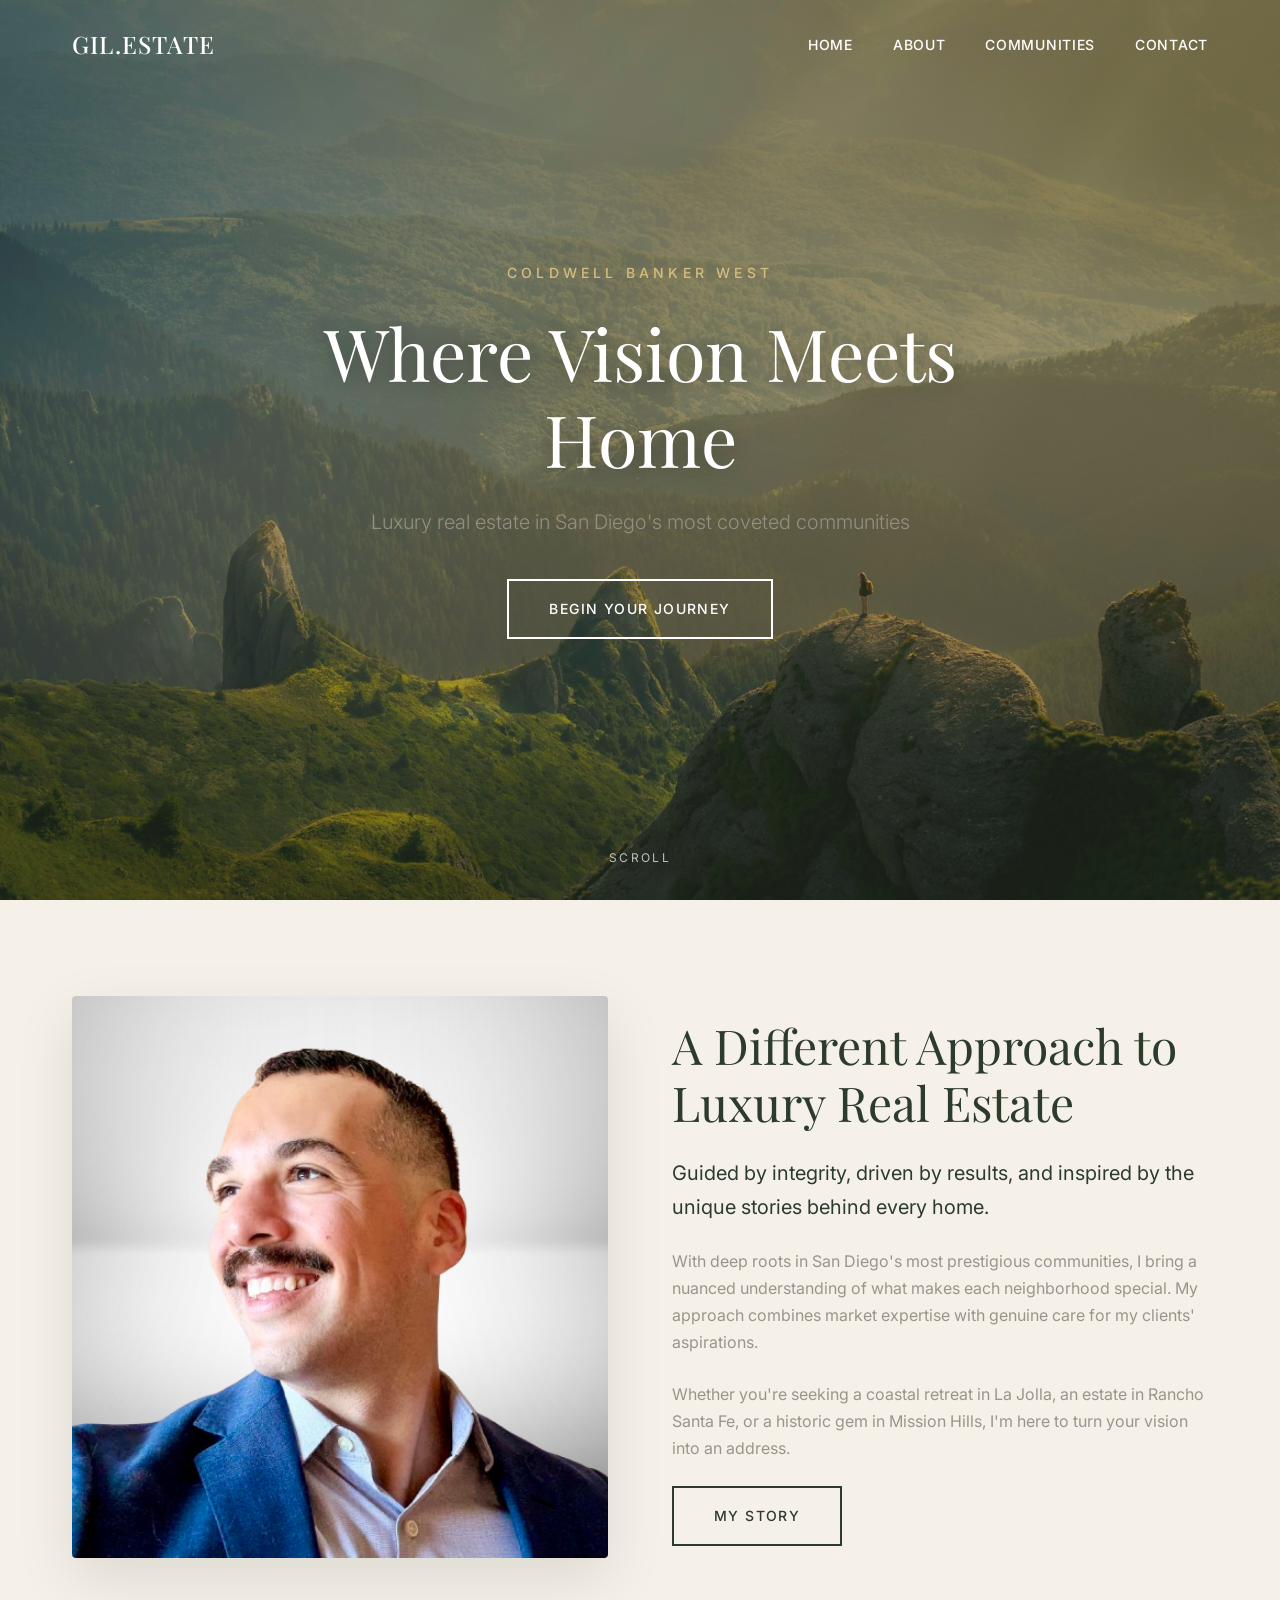
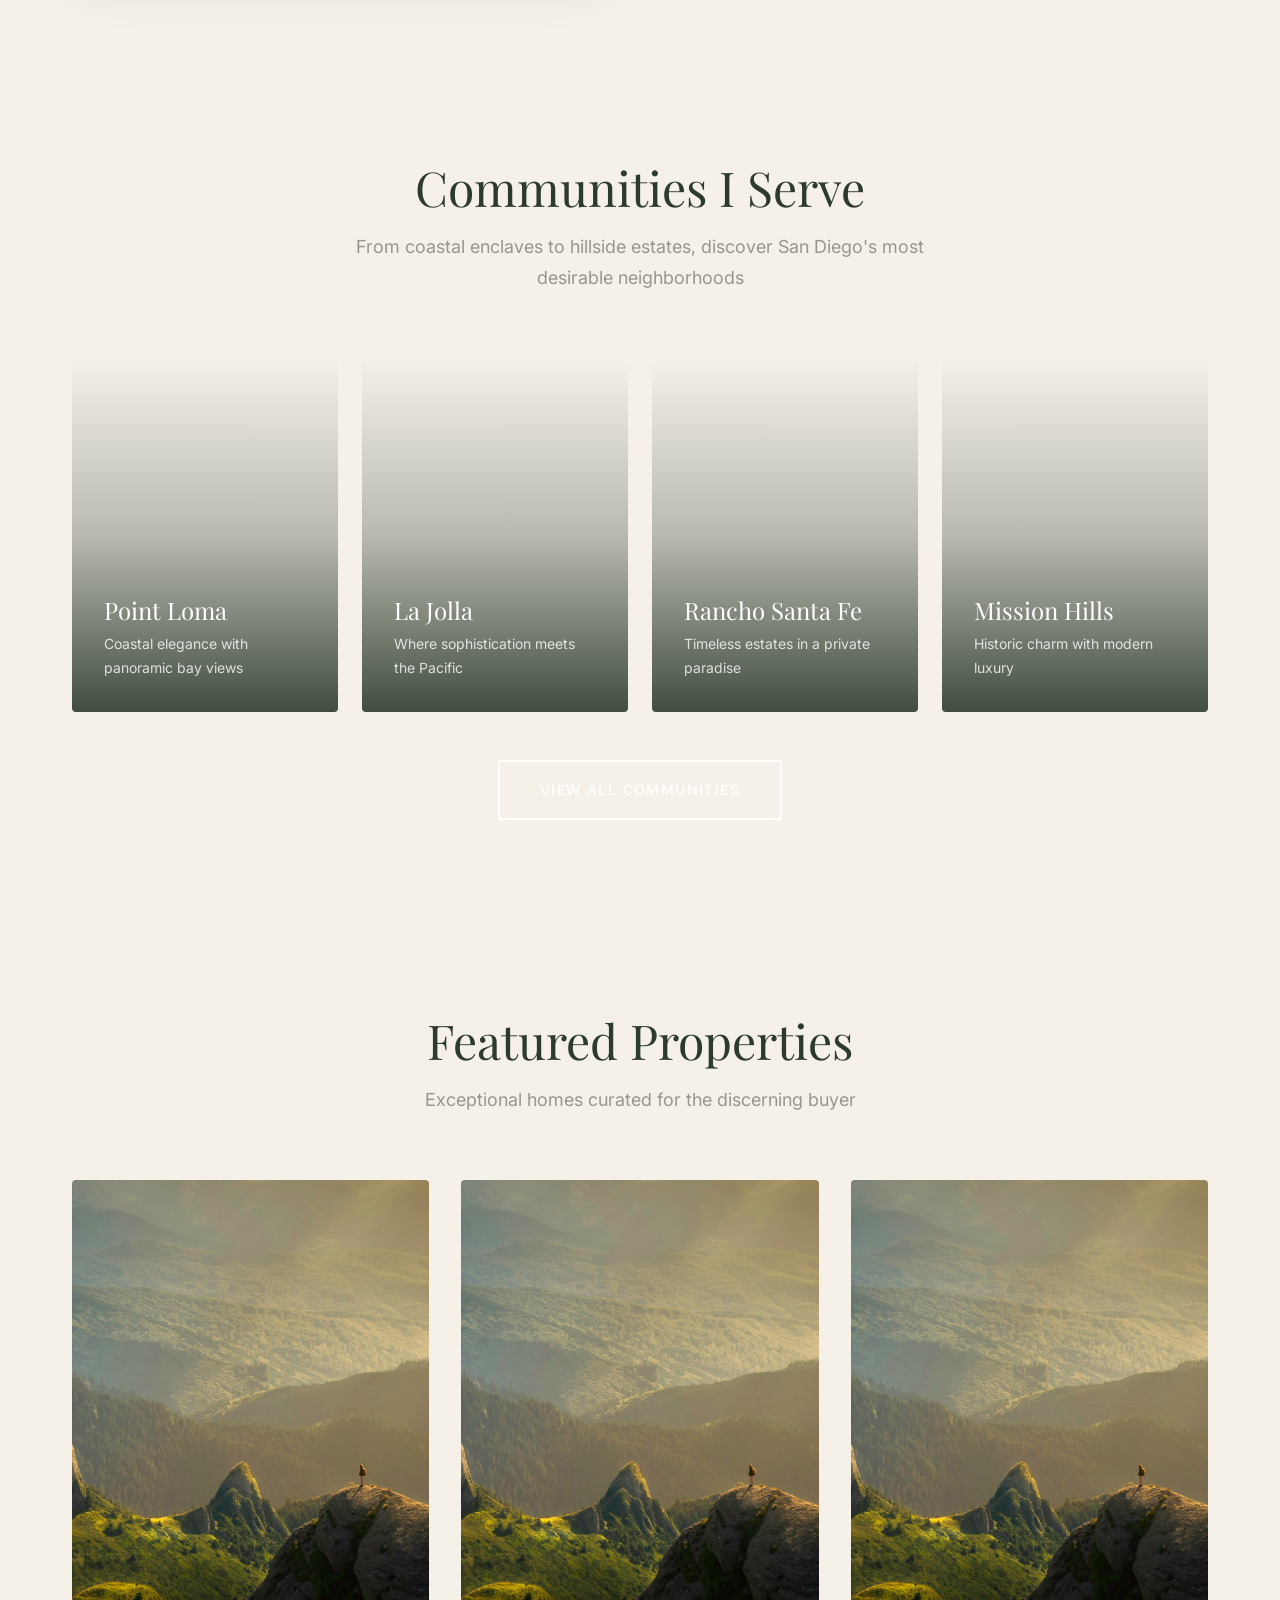
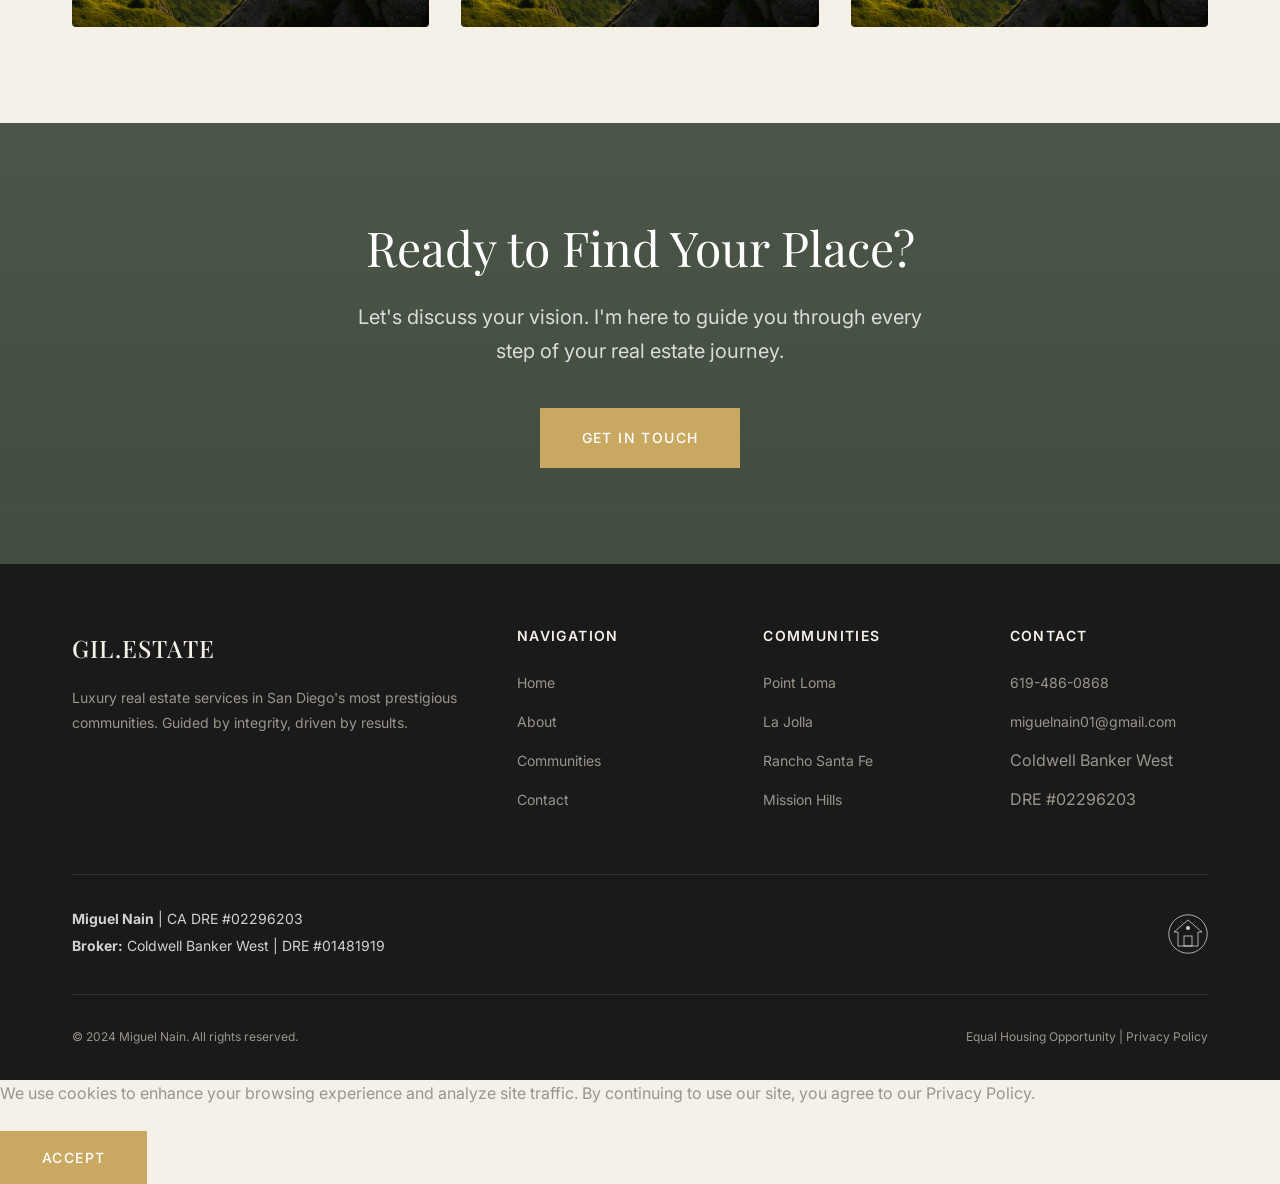
==== commit 66e80646: "Add broker DRE license, Coldwell Banker logo, and Equal Housing Opportunity compliance" ====
--- a/index.html
+++ b/index.html
@@ -177,29 +177,32 @@
                     <h4>Contact</h4>
                     <ul class="footer-links">
                         <li><a href="tel:619-486-0868">619-486-0868</a></li>
-                        <li><a href="mailto:miguel@gil.estate">miguel@gil.estate</a></li>
+                        <li><a href="mailto:miguelnain01@gmail.com">miguelnain01@gmail.com</a></li>
                         <li>Coldwell Banker West</li>
                         <li>DRE #02296203</li>
                     </ul>
                 </div>
             </div>
+            <div class="footer-credentials">
+                <div class="broker-info">
+                    <p><strong>Miguel Nain</strong> | CA DRE #02296203</p>
+                    <p><strong>Broker:</strong> Coldwell Banker West | DRE #01481919</p>
+                </div>
+                <div class="footer-logos">
+                    <img src="https://www.coldwellbanker.com/images/logos/cb-logo-blue.svg" alt="Coldwell Banker" class="cb-logo" onerror="this.style.display='none'">
+                    <div class="eho-logo" title="Equal Housing Opportunity">
+                        <svg viewBox="0 0 100 100" width="40" height="40">
+                            <circle cx="50" cy="50" r="48" fill="none" stroke="currentColor" stroke-width="2"/>
+                            <path d="M50 15 L85 45 L75 45 L75 80 L25 80 L25 45 L15 45 Z" fill="none" stroke="currentColor" stroke-width="2"/>
+                            <rect x="40" y="55" width="20" height="25" fill="none" stroke="currentColor" stroke-width="2"/>
+                            <circle cx="50" cy="35" r="5" fill="currentColor"/>
+                        </svg>
+                    </div>
+                </div>
+            </div>
             <div class="footer-bottom">
-                <div class="footer-legal">
-                    <p>&copy; 2024 Miguel Nain. All rights reserved.</p>
-                    <span>|</span>
-                    <p><a href="privacy.html">Privacy Policy</a></p>
-                    <span>|</span>
-                    <p><a href="terms.html">Terms of Service</a></p>
-                    <div class="equal-housing-logo" title="Equal Housing Opportunity">
-                        <svg xmlns="http://www.w3.org/2000/svg" viewBox="0 0 100 100" width="30" height="30">
-                            <path d="M50 5 L90 40 L85 40 L85 90 L15 90 L15 40 L10 40 Z" fill="none" stroke="currentColor" stroke-width="3"/>
-                            <rect x="30" y="55" width="40" height="6" fill="currentColor"/>
-                            <rect x="30" y="70" width="40" height="6" fill="currentColor"/>
-                        </svg>
-                        <span>Equal Housing Opportunity</span>
-                    </div>
-                </div>
-                <p>Designed with care for GIL.ESTATE</p>
+                <p>&copy; 2024 Miguel Nain. All rights reserved.</p>
+                <p>Equal Housing Opportunity | <a href="privacy.html" style="color: inherit;">Privacy Policy</a></p>
             </div>
         </div>
     </footer>
--- a/css/style.css
+++ b/css/style.css
@@ -576,92 +576,62 @@
     justify-content: space-between;
     align-items: center;
     font-size: 0.75rem;
-    flex-wrap: wrap;
-    gap: 1rem;
 }
 
 .footer-bottom p {
     margin-bottom: 0;
 }
 
-.footer-bottom a {
-    color: var(--mist);
-    text-decoration: underline;
-}
-
-.footer-bottom a:hover {
-    color: var(--gold);
-}
-
-.footer-legal {
+/* Footer Credentials & Logos */
+.footer-credentials {
+    border-top: 1px solid rgba(255,255,255,0.1);
+    padding: 2rem 0;
+    display: flex;
+    justify-content: space-between;
+    align-items: center;
+    flex-wrap: wrap;
+    gap: 1.5rem;
+}
+
+.broker-info {
+    font-size: 0.875rem;
+    color: rgba(255,255,255,0.8);
+}
+
+.broker-info p {
+    margin-bottom: 0.25rem;
+    color: rgba(255,255,255,0.8);
+}
+
+.footer-logos {
     display: flex;
     align-items: center;
     gap: 1.5rem;
-    flex-wrap: wrap;
-}
-
-.equal-housing-logo {
-    color: var(--mist);
+}
+
+.cb-logo {
+    height: 30px;
+    width: auto;
+    filter: brightness(0) invert(1);
+    opacity: 0.9;
+}
+
+.eho-logo {
+    color: rgba(255,255,255,0.8);
     display: flex;
     align-items: center;
-    gap: 0.5rem;
-}
-
-.equal-housing-logo svg {
-    width: 30px;
-    height: 30px;
-}
-
-/* Cookie Consent Banner */
-.cookie-banner {
-    position: fixed;
-    bottom: 0;
-    left: 0;
-    right: 0;
-    background-color: var(--forest);
-    color: var(--white);
-    padding: 1.5rem 2rem;
-    display: flex;
-    justify-content: space-between;
-    align-items: center;
-    gap: 2rem;
-    z-index: 1000;
-    box-shadow: 0 -4px 20px rgba(0,0,0,0.2);
-    transform: translateY(100%);
-    transition: transform 0.3s ease;
-}
-
-.cookie-banner.show {
-    transform: translateY(0);
-}
-
-.cookie-banner p {
-    margin: 0;
-    color: var(--cream);
-    font-size: 0.9rem;
-    flex: 1;
-}
-
-.cookie-banner a {
-    color: var(--gold);
-    text-decoration: underline;
-}
-
-.cookie-banner a:hover {
-    color: var(--gold-light);
-}
-
-.cookie-banner .btn {
-    padding: 0.75rem 1.5rem;
-    font-size: 0.875rem;
-    white-space: nowrap;
 }
 
 @media (max-width: 768px) {
-    .cookie-banner {
+    .footer-credentials {
         flex-direction: column;
         text-align: center;
-        gap: 1rem;
+    }
+    
+    .footer-bottom {
+        flex-direction: column;
+        gap: 0.5rem;
+        text-align: center;
     }
 }
 
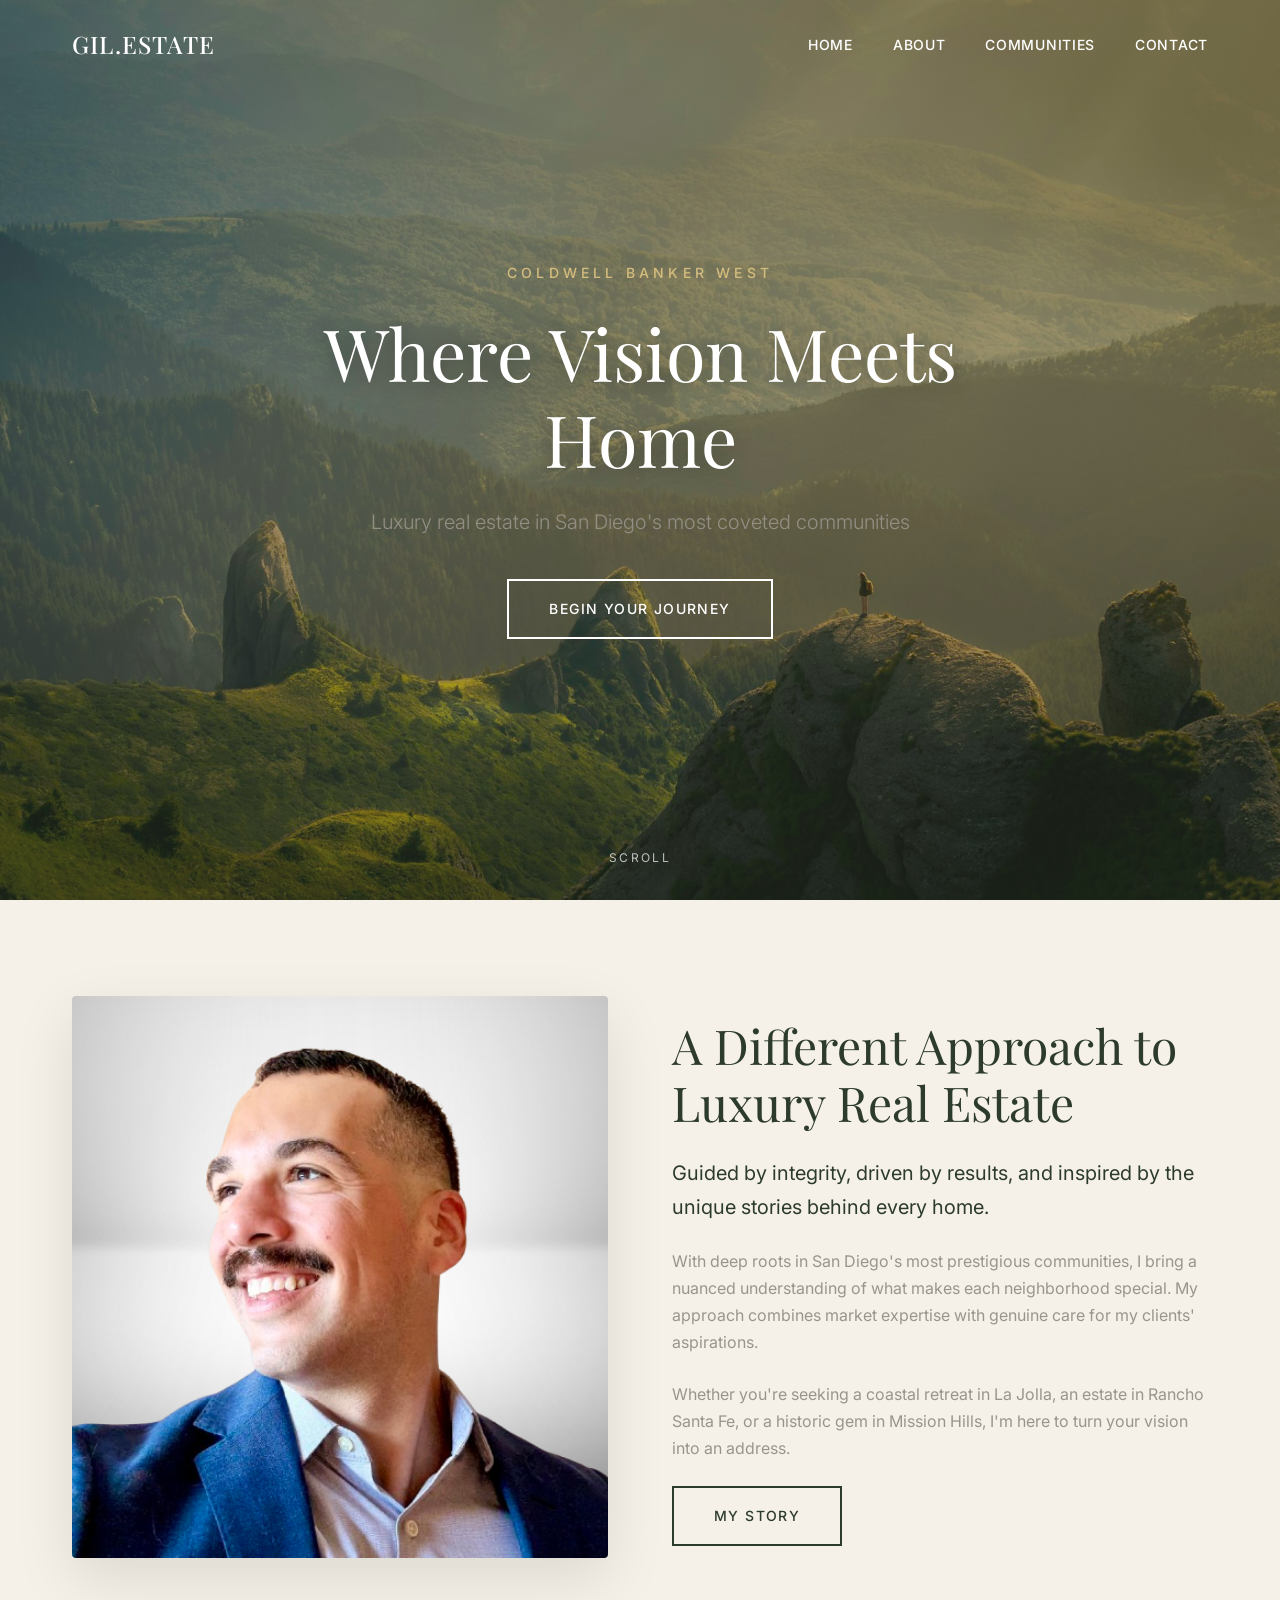
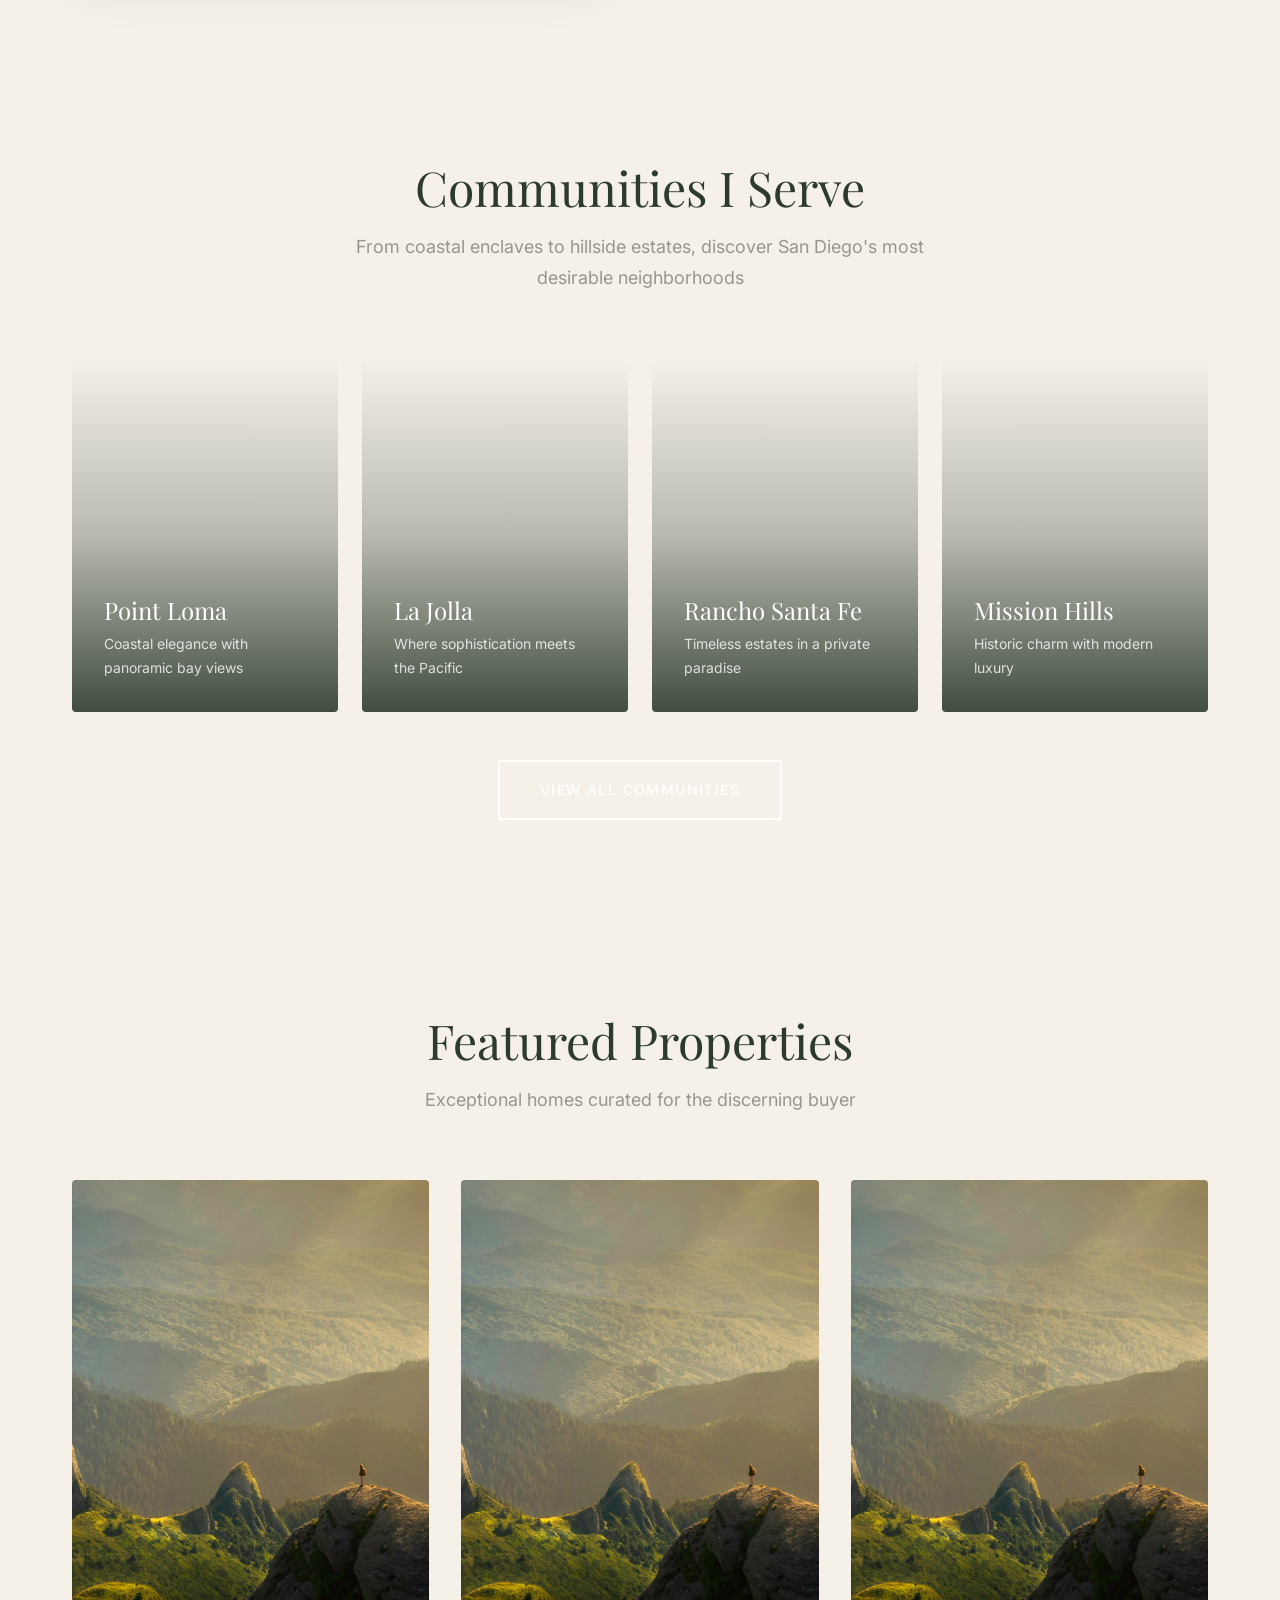
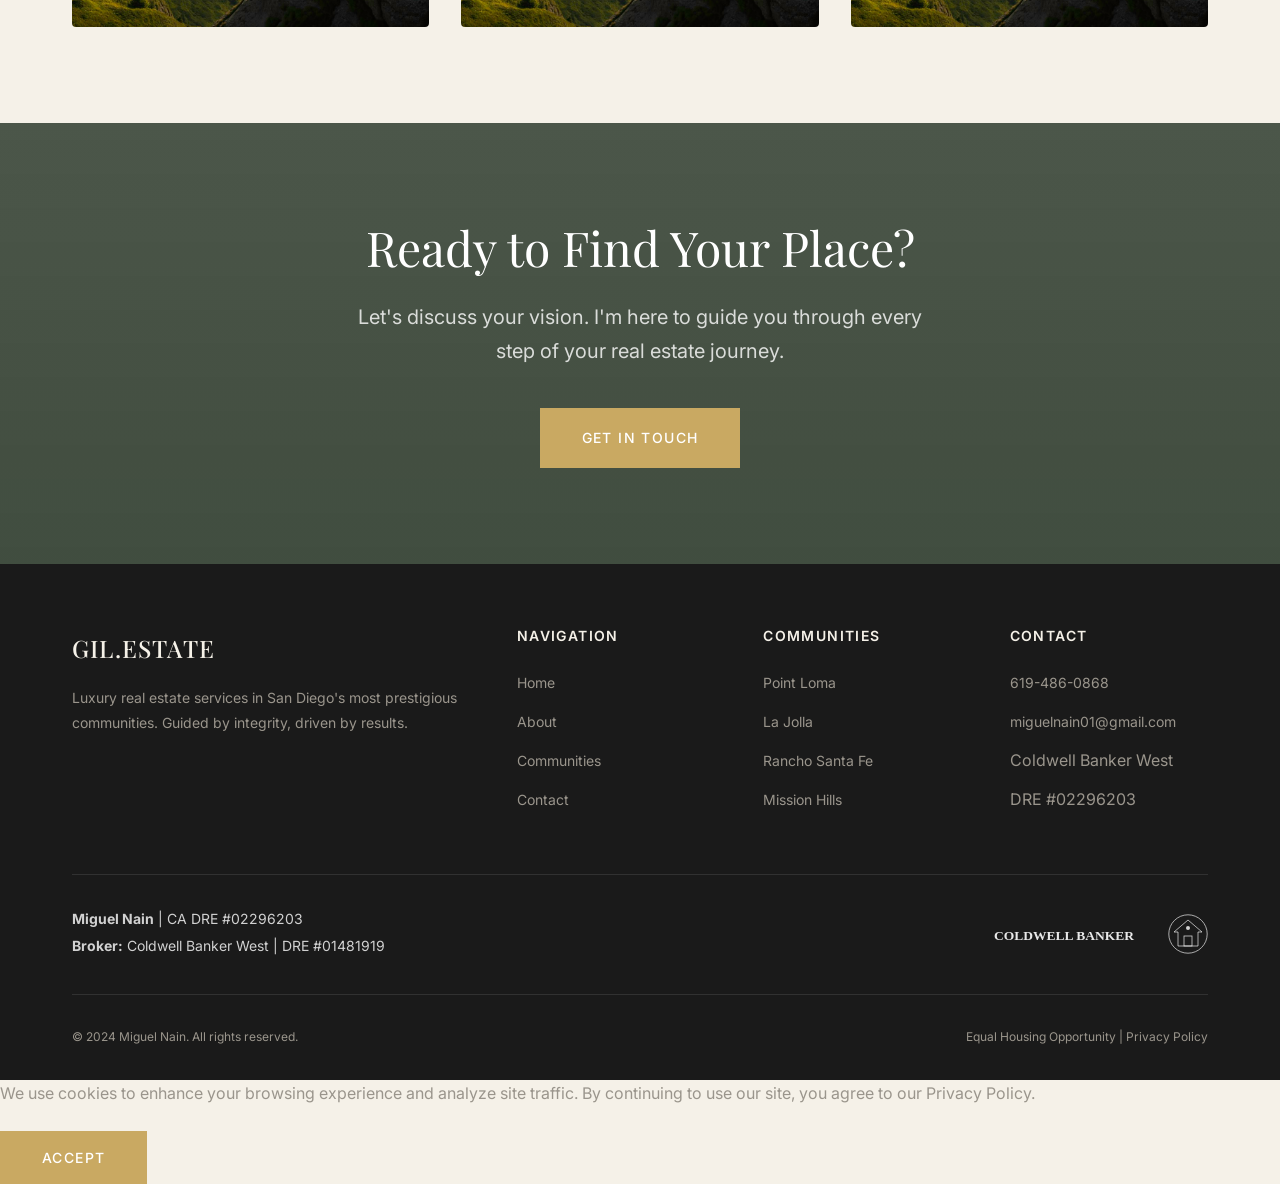
==== commit 0520286f: "Use text-based CB logo" ====
--- a/index.html
+++ b/index.html
@@ -189,7 +189,7 @@
                     <p><strong>Broker:</strong> Coldwell Banker West | DRE #01481919</p>
                 </div>
                 <div class="footer-logos">
-                    <img src="https://www.coldwellbanker.com/images/logos/cb-logo-blue.svg" alt="Coldwell Banker" class="cb-logo" onerror="this.style.display='none'">
+                    <img src="images/cb-logo-text.svg" alt="Coldwell Banker" class="cb-logo" onerror="this.style.display='none'">
                     <div class="eho-logo" title="Equal Housing Opportunity">
                         <svg viewBox="0 0 100 100" width="40" height="40">
                             <circle cx="50" cy="50" r="48" fill="none" stroke="currentColor" stroke-width="2"/>
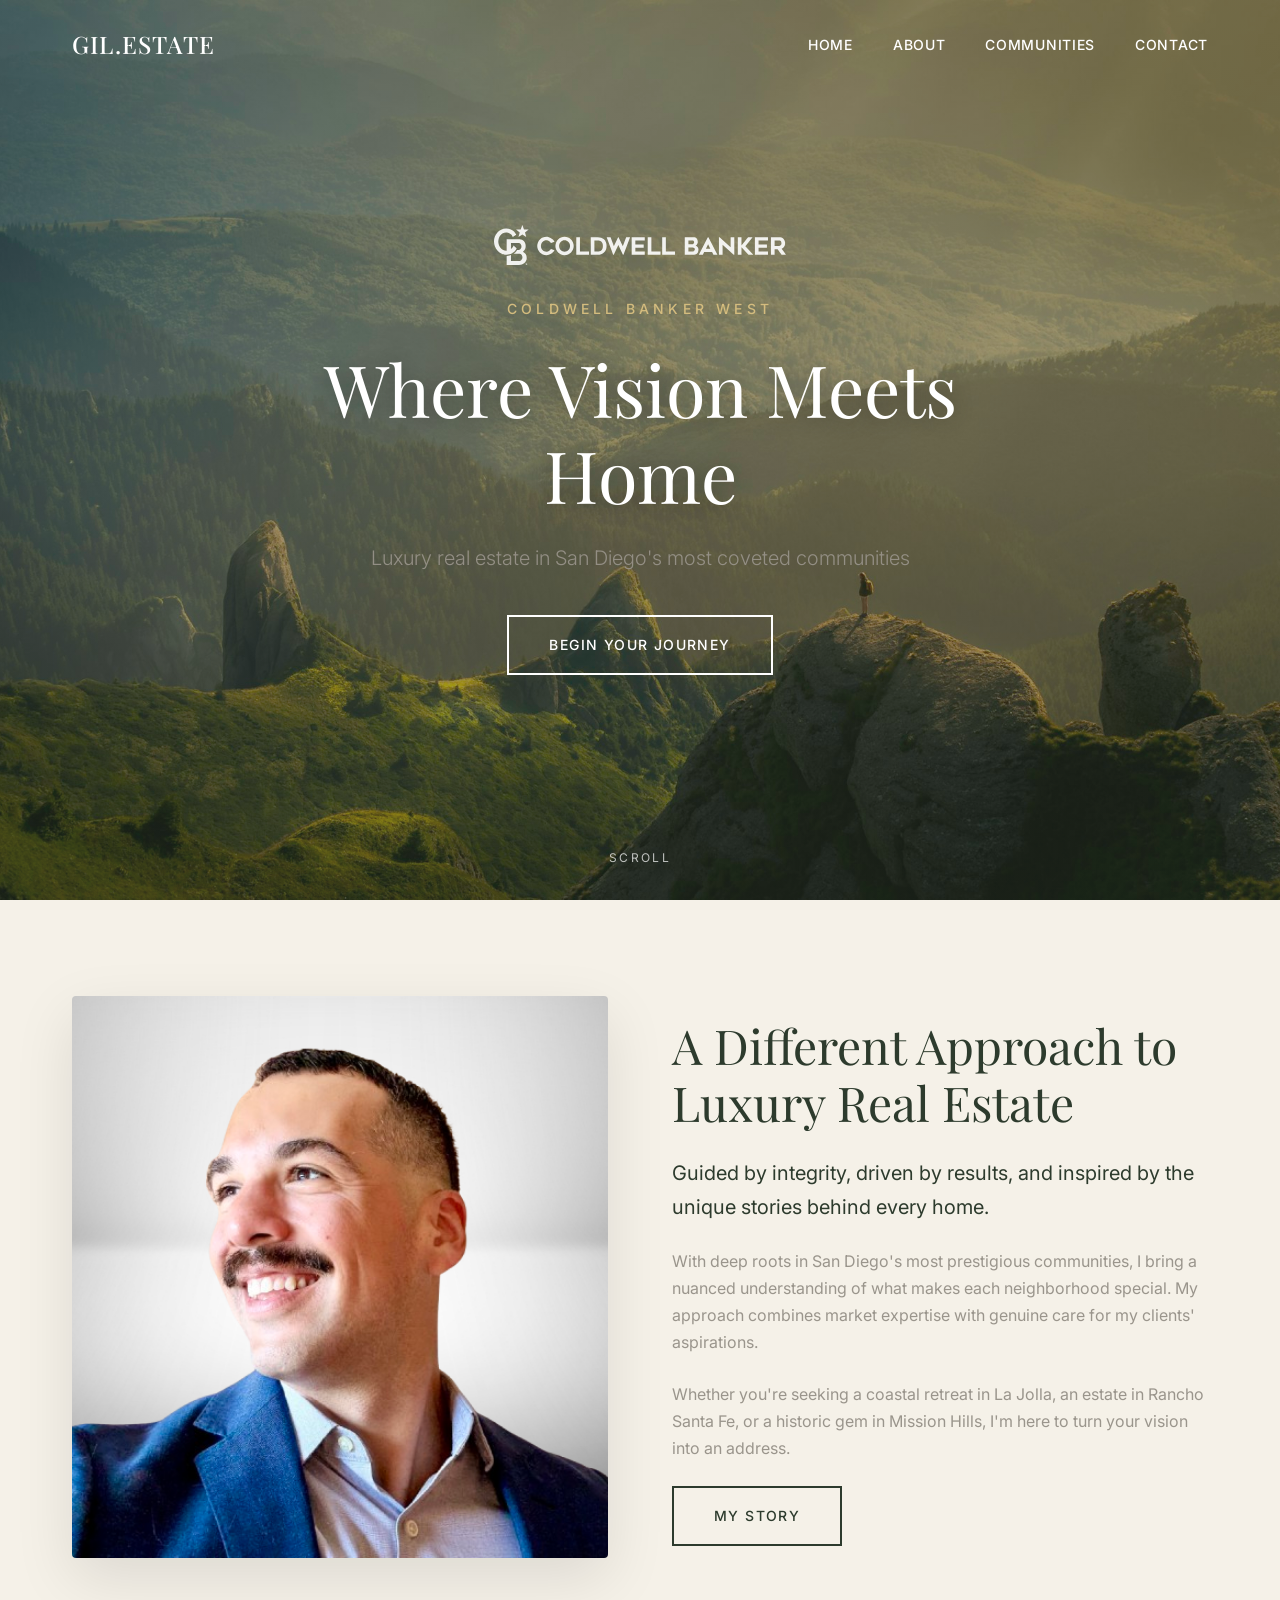
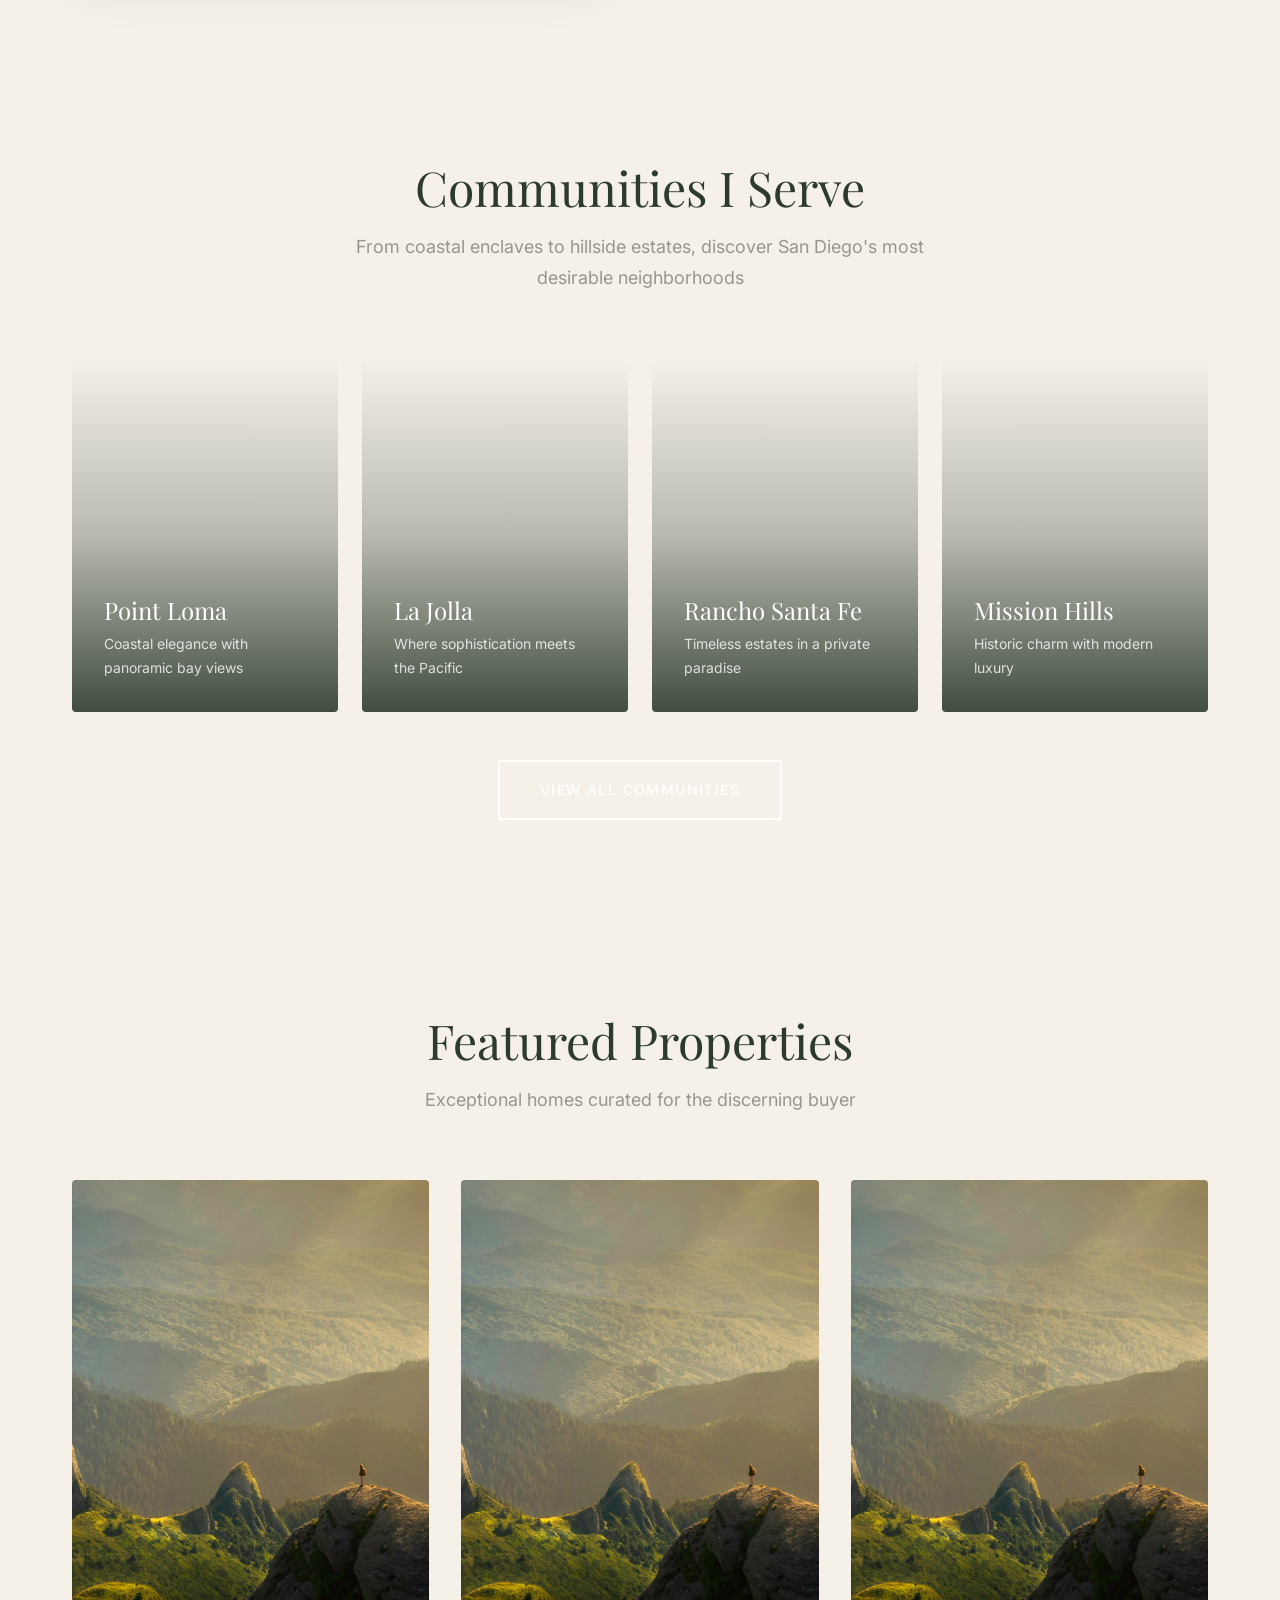
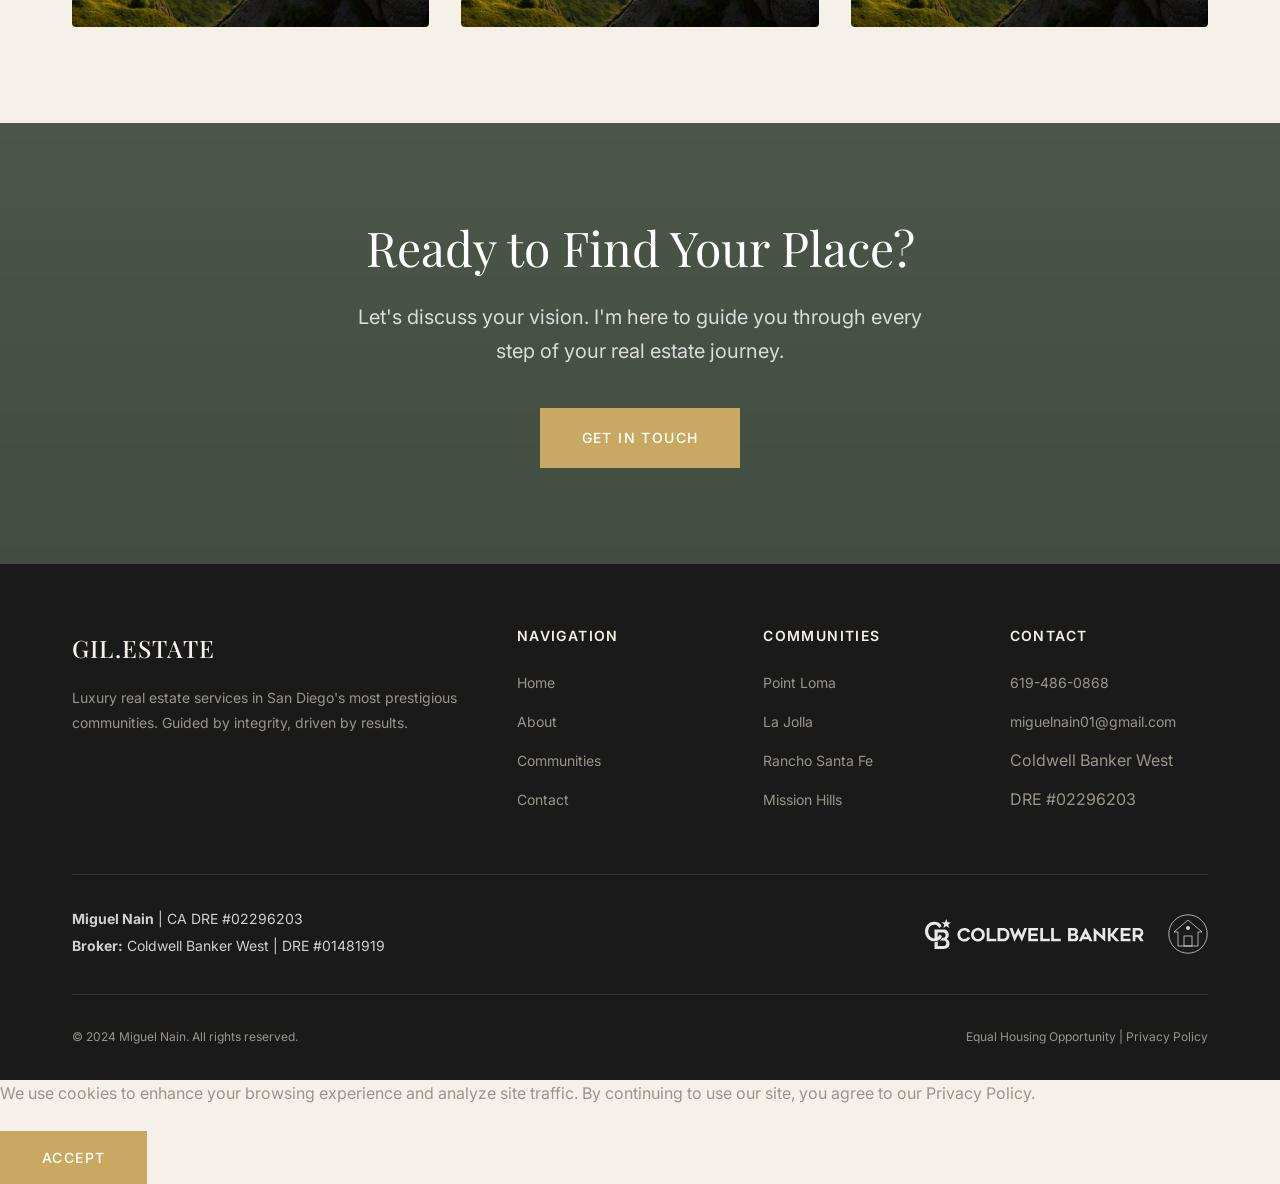
==== commit ad10204a: "Add official CB logo to hero and footer" ====
--- a/index.html
+++ b/index.html
@@ -36,6 +36,9 @@
     <!-- Hero Section -->
     <header class="hero">
         <div class="hero-content">
+            <div class="hero-logo">
+                <img src="images/cb-logo.svg" alt="Coldwell Banker" class="cb-hero-logo">
+            </div>
             <p class="hero-subtitle">Coldwell Banker West</p>
             <h1>Where Vision Meets Home</h1>
             <p class="hero-tagline">Luxury real estate in San Diego's most coveted communities</p>
@@ -189,7 +192,7 @@
                     <p><strong>Broker:</strong> Coldwell Banker West | DRE #01481919</p>
                 </div>
                 <div class="footer-logos">
-                    <img src="images/cb-logo-text.svg" alt="Coldwell Banker" class="cb-logo" onerror="this.style.display='none'">
+                    <img src="images/cb-logo.svg" alt="Coldwell Banker" class="cb-logo" onerror="this.style.display='none'">
                     <div class="eho-logo" title="Equal Housing Opportunity">
                         <svg viewBox="0 0 100 100" width="40" height="40">
                             <circle cx="50" cy="50" r="48" fill="none" stroke="currentColor" stroke-width="2"/>
--- a/css/style.css
+++ b/css/style.css
@@ -256,6 +256,17 @@
     color: var(--white);
 }
 
+.hero-logo {
+    margin-bottom: 1.5rem;
+}
+
+.cb-hero-logo {
+    height: 40px;
+    width: auto;
+    filter: brightness(0) invert(1);
+    opacity: 0.9;
+}
+
 .hero-subtitle {
     font-family: 'Inter', sans-serif;
     font-size: 0.875rem;
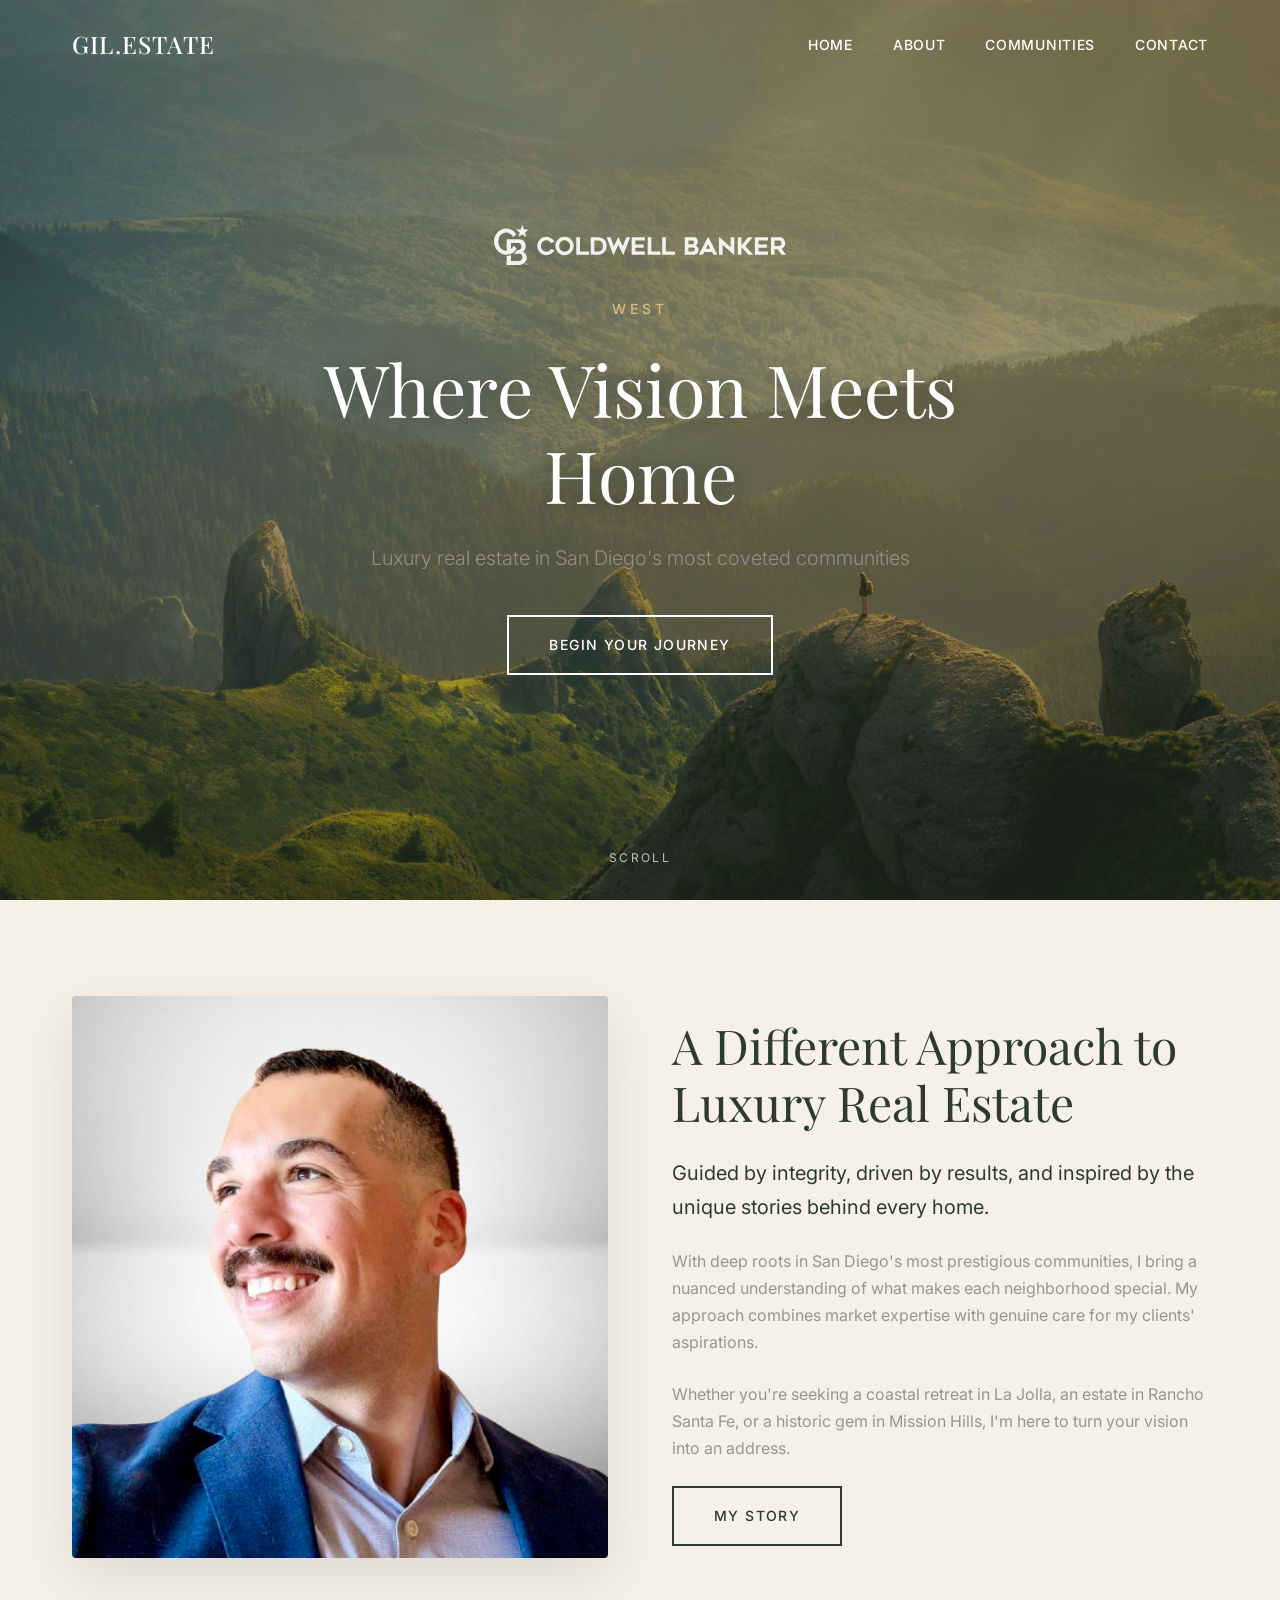
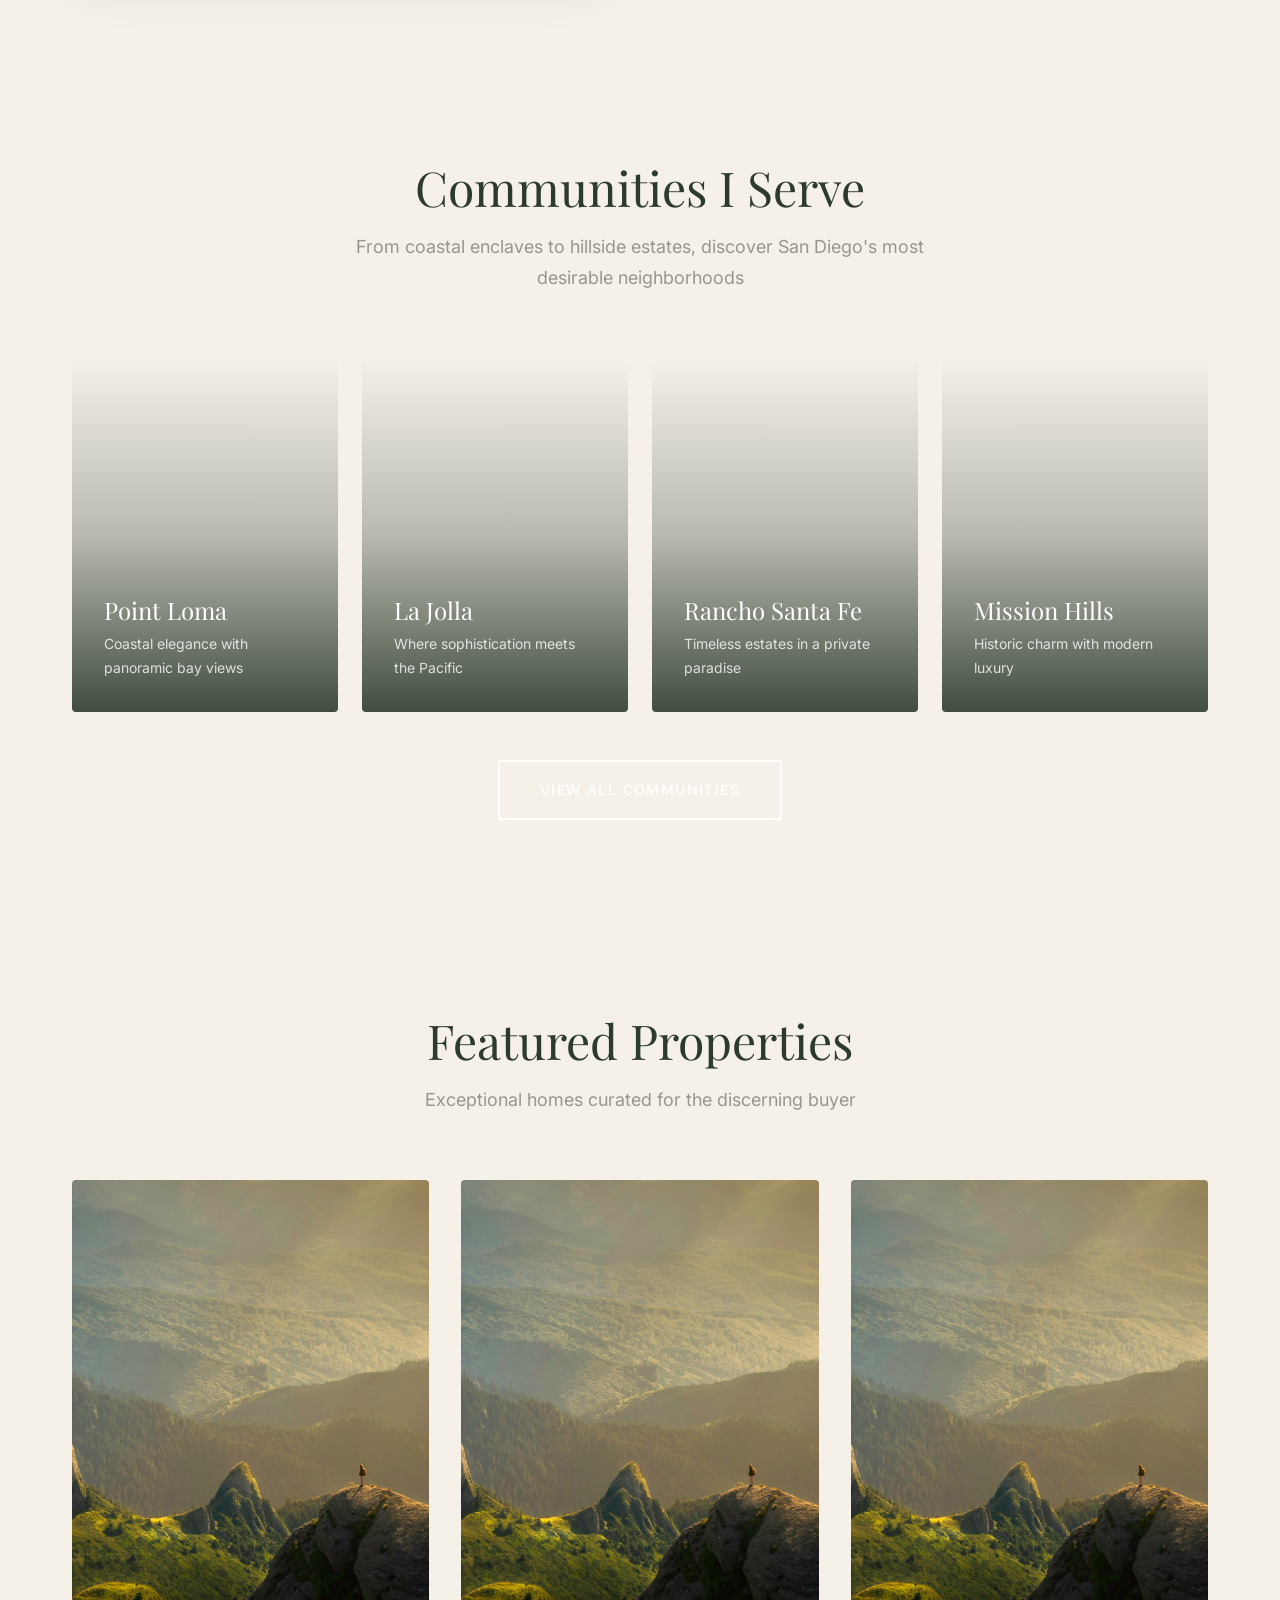
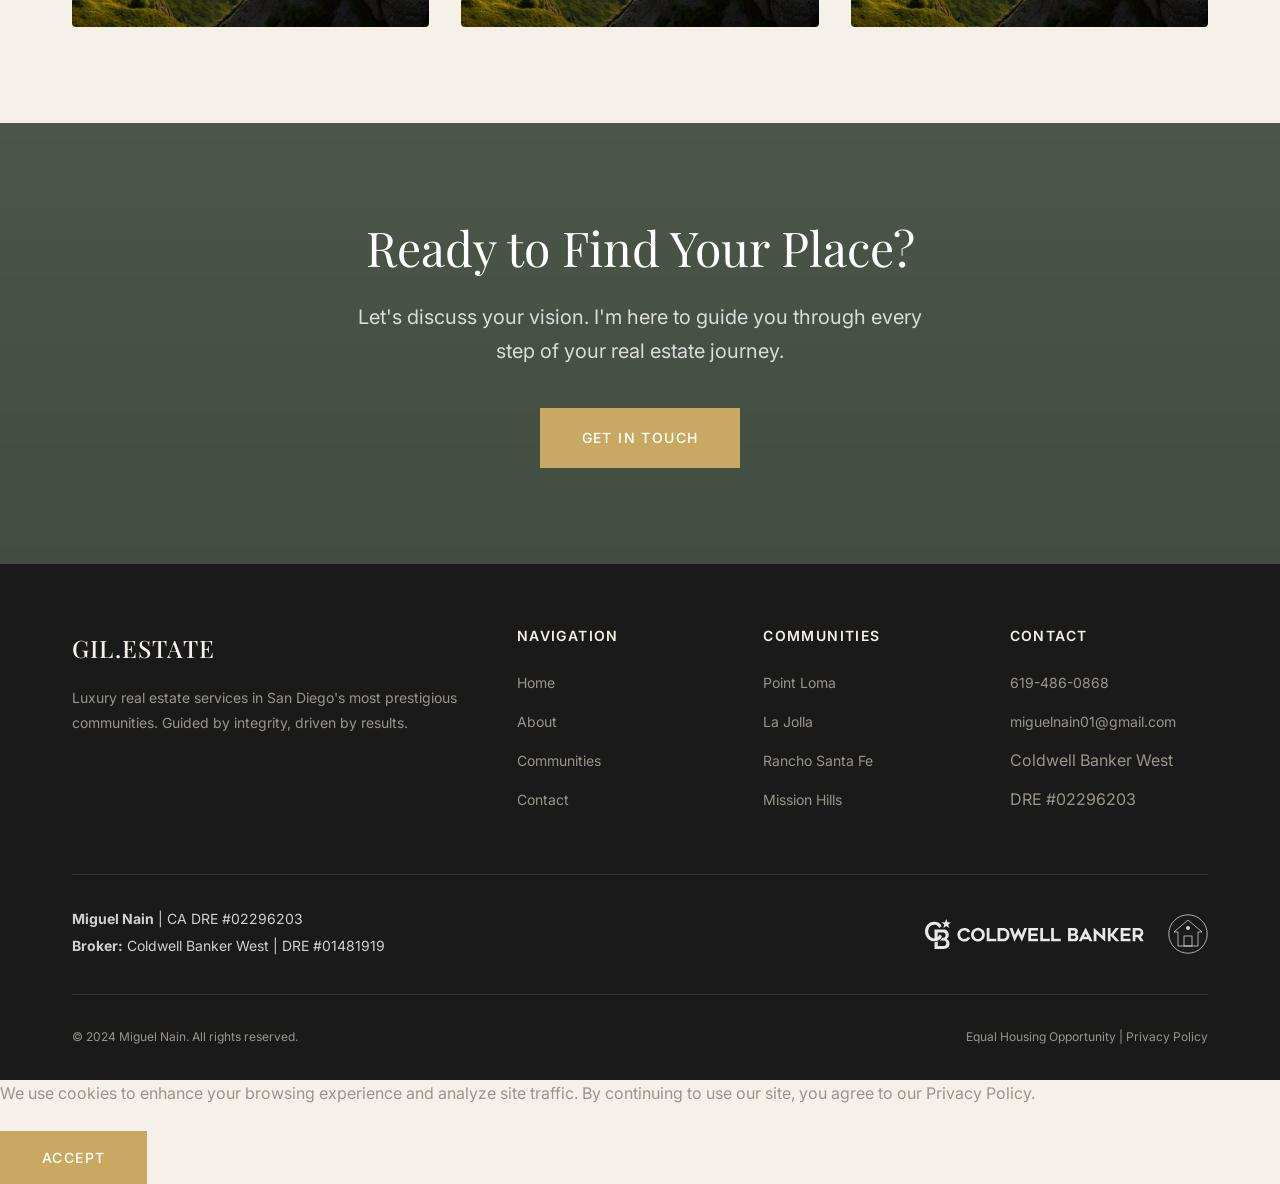
==== commit 0142866d: "Simplify hero subtitle to just West" ====
--- a/index.html
+++ b/index.html
@@ -39,7 +39,7 @@
             <div class="hero-logo">
                 <img src="images/cb-logo.svg" alt="Coldwell Banker" class="cb-hero-logo">
             </div>
-            <p class="hero-subtitle">Coldwell Banker West</p>
+            <p class="hero-subtitle">West</p>
             <h1>Where Vision Meets Home</h1>
             <p class="hero-tagline">Luxury real estate in San Diego's most coveted communities</p>
             <a href="contact.html" class="btn btn-outline-light">Begin Your Journey</a>
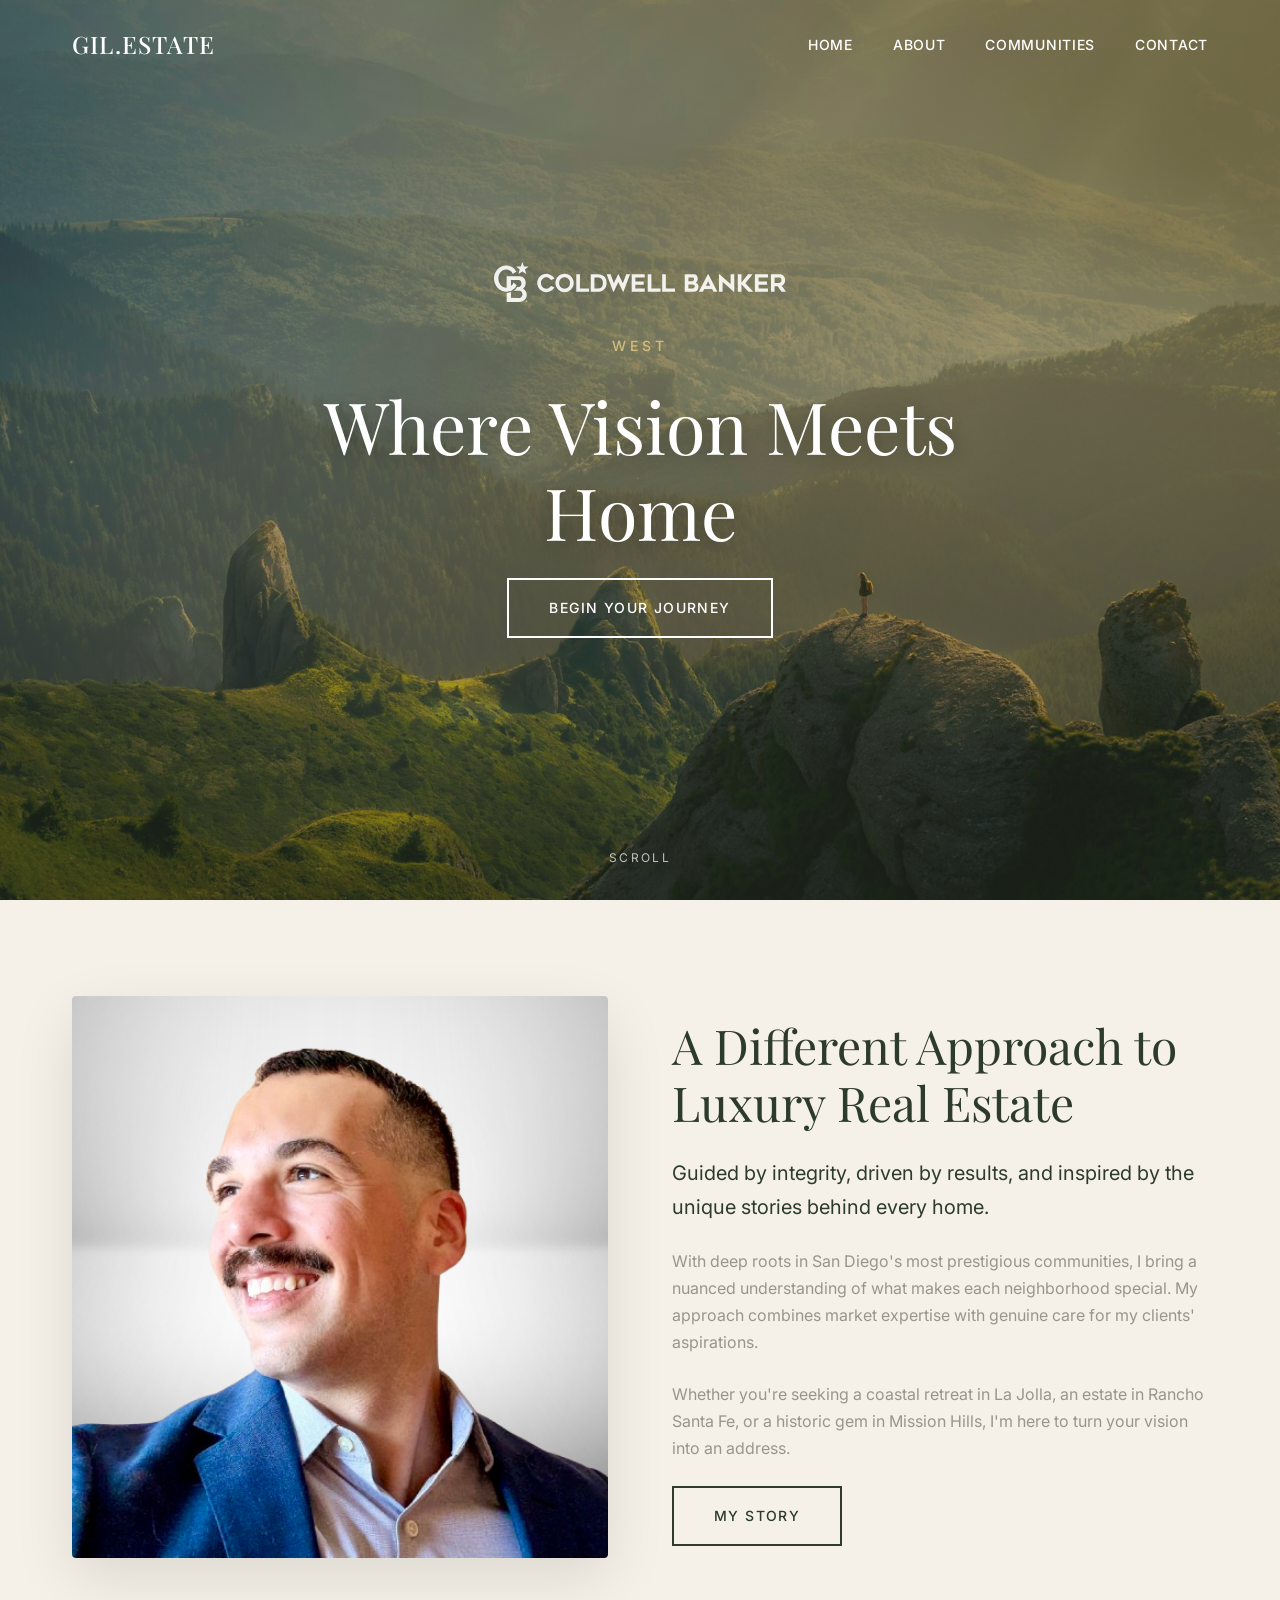
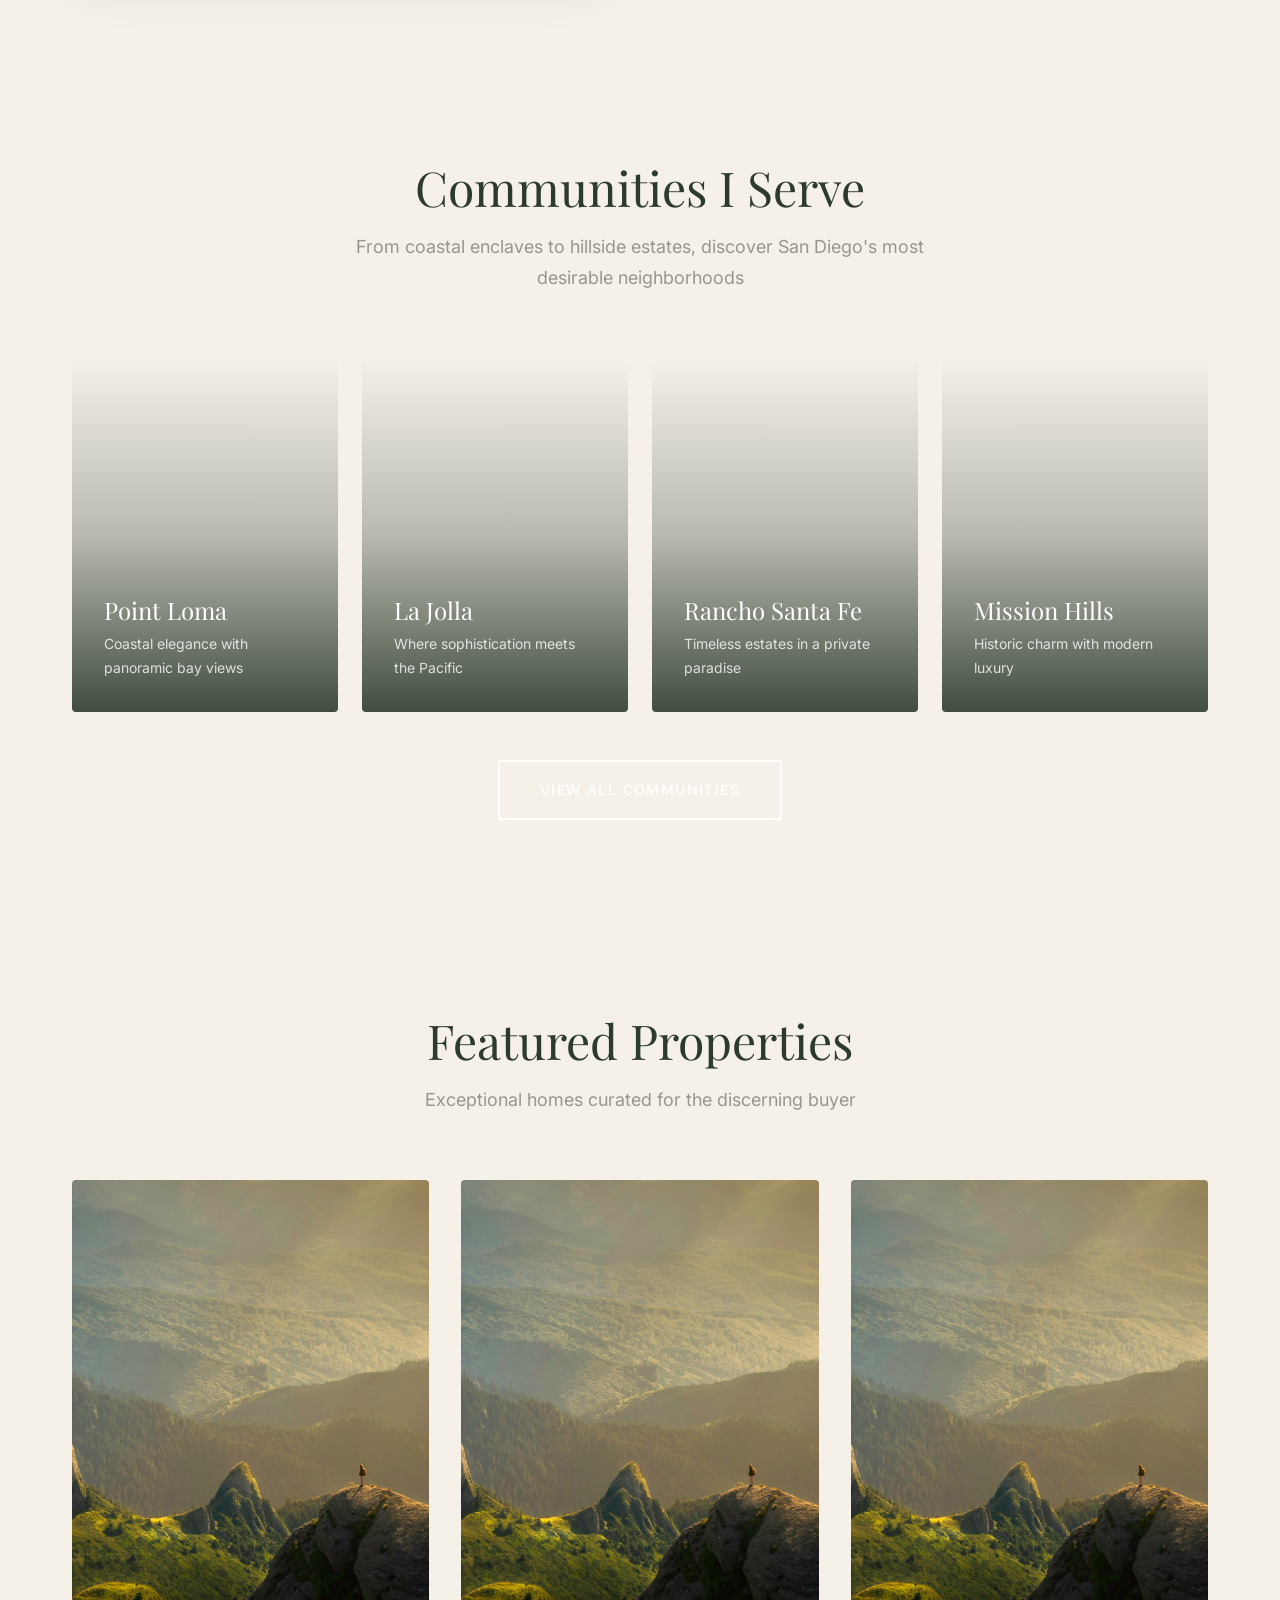
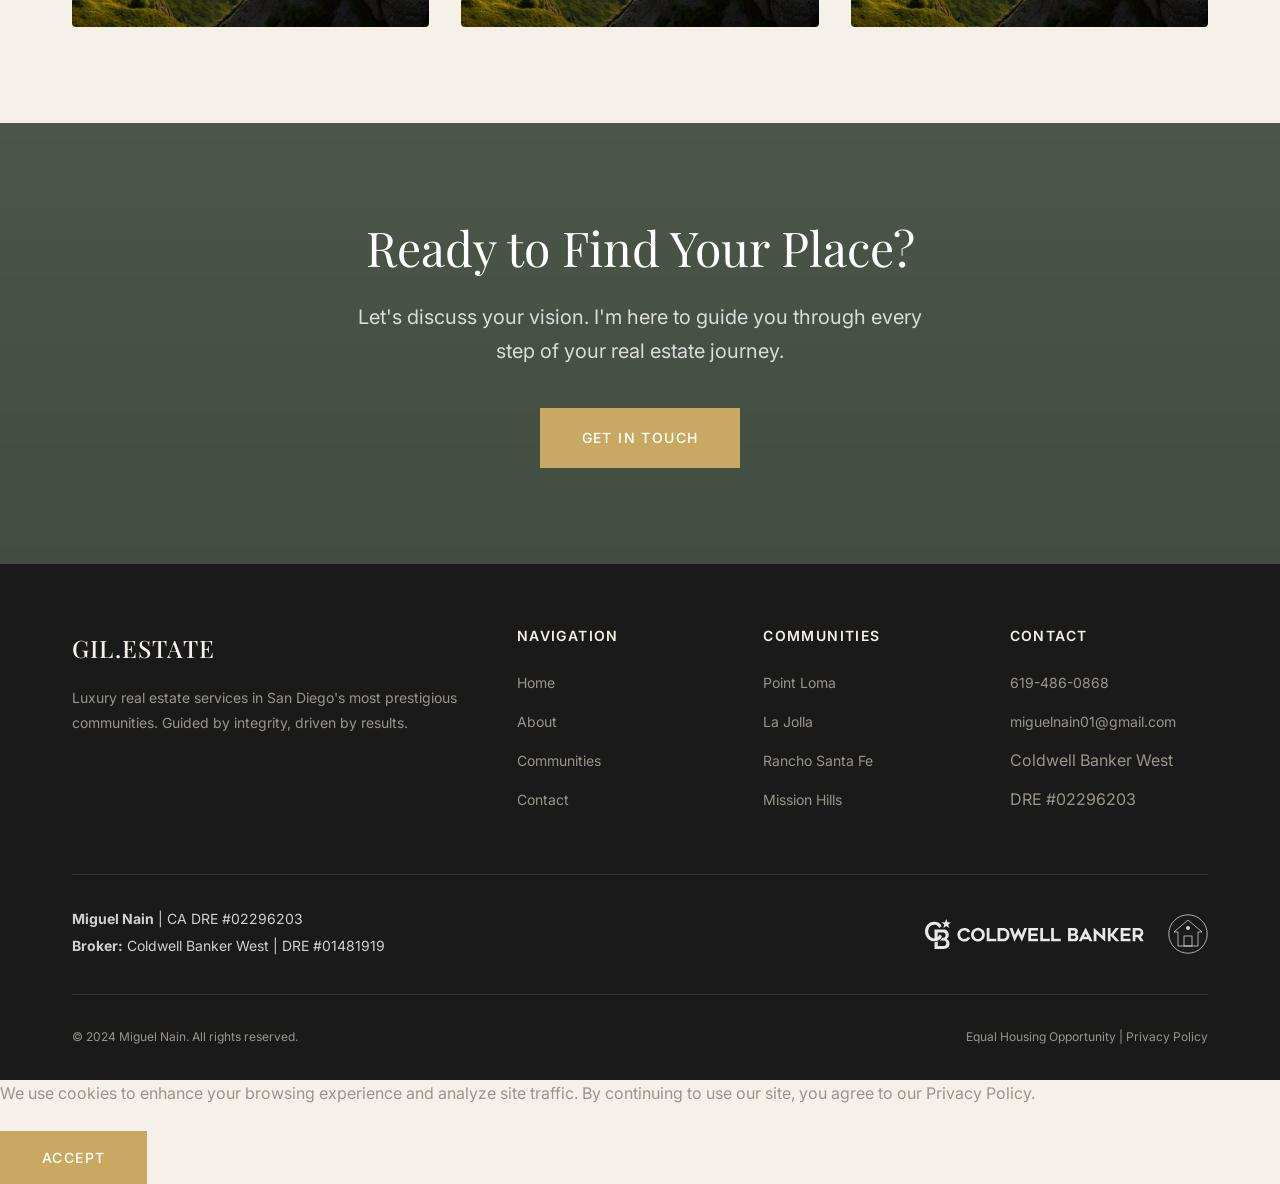
==== commit 163b1bef: "Remove hero tagline" ====
--- a/index.html
+++ b/index.html
@@ -41,7 +41,6 @@
             </div>
             <p class="hero-subtitle">West</p>
             <h1>Where Vision Meets Home</h1>
-            <p class="hero-tagline">Luxury real estate in San Diego's most coveted communities</p>
             <a href="contact.html" class="btn btn-outline-light">Begin Your Journey</a>
         </div>
         <div class="scroll-indicator">Scroll</div>
